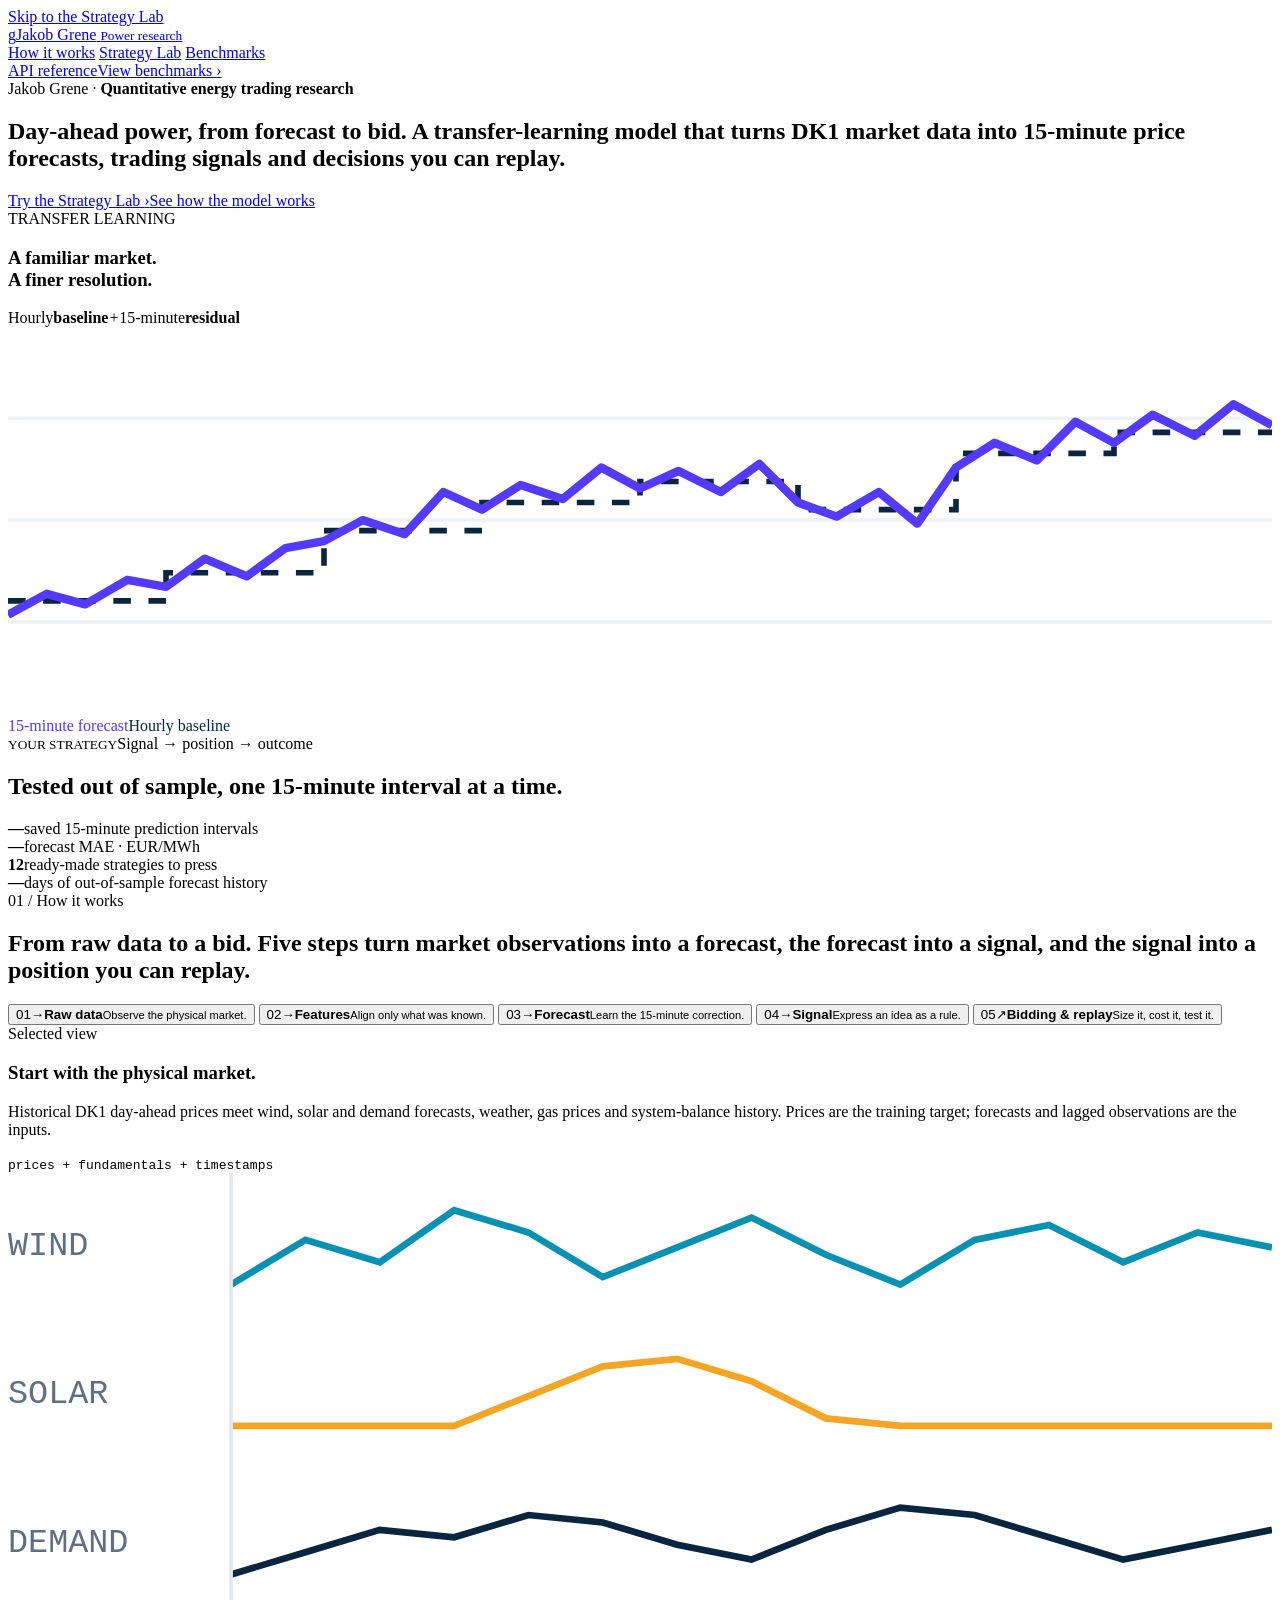
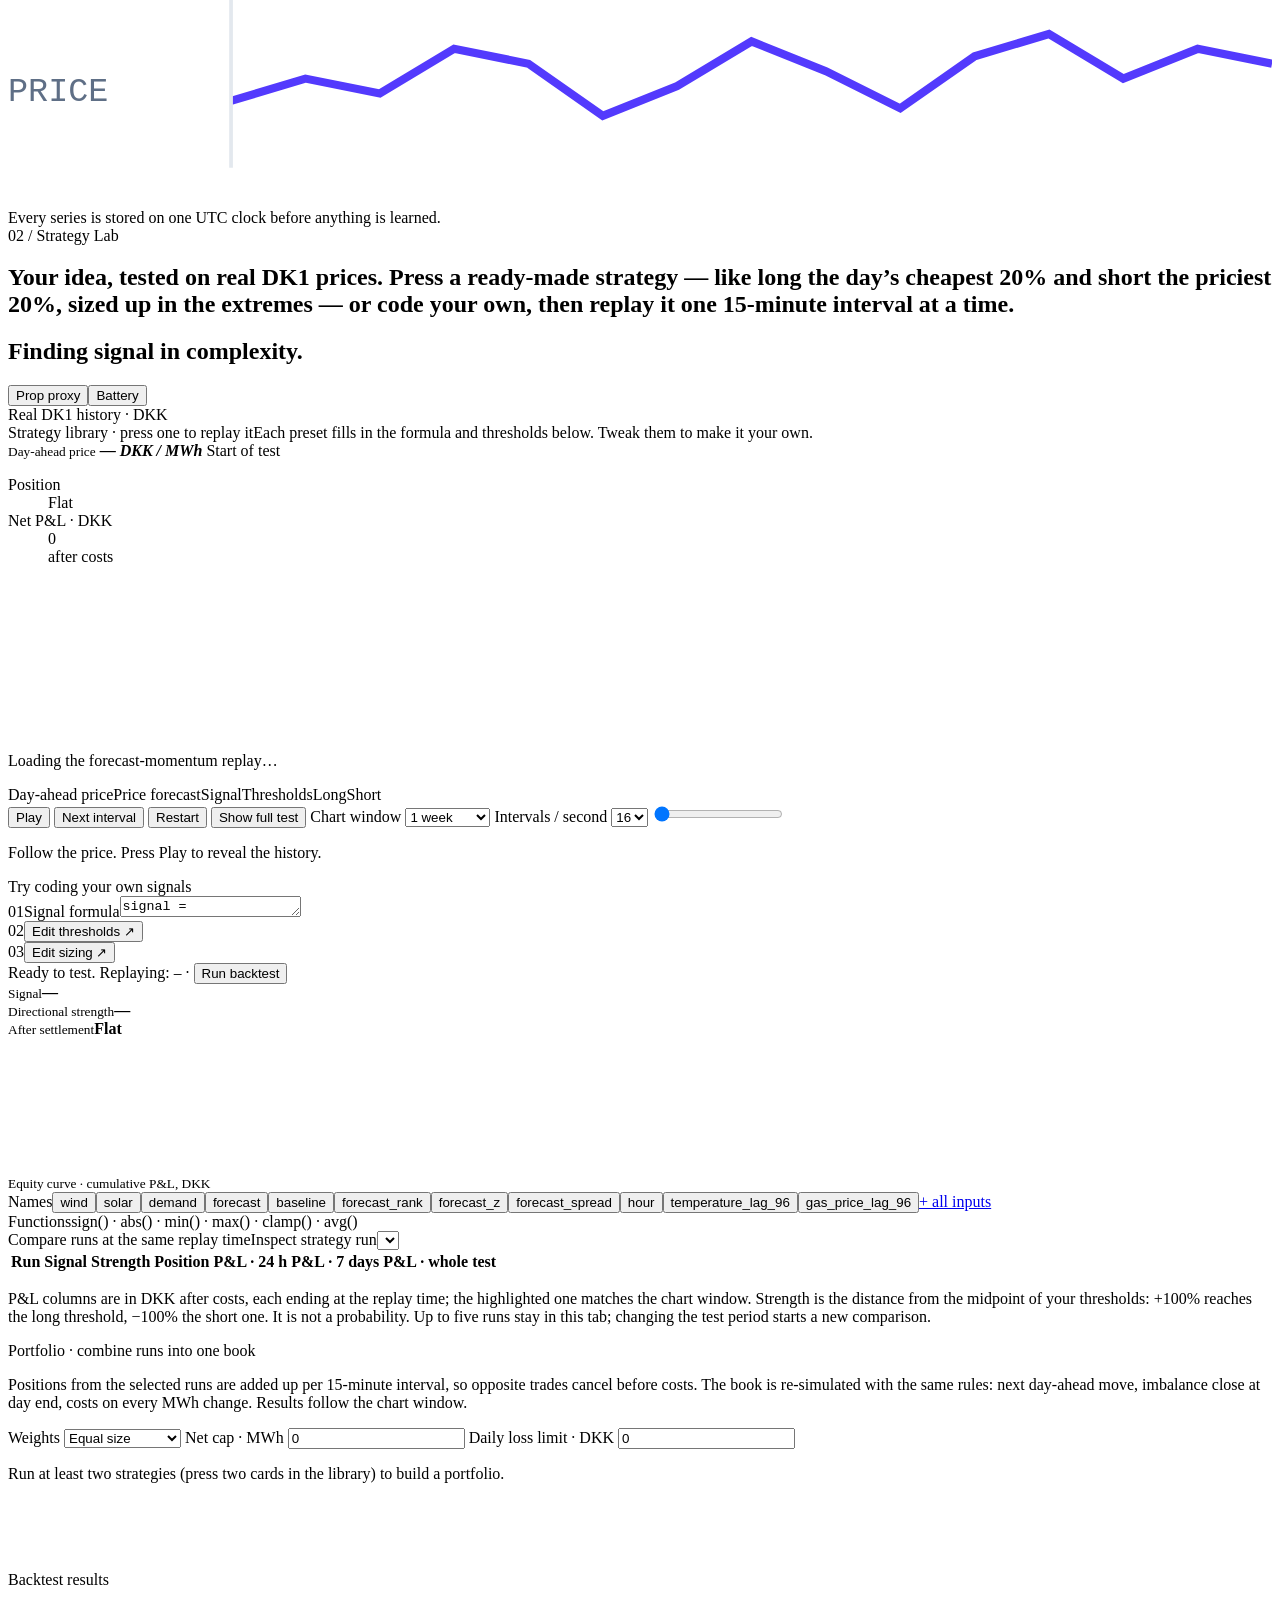
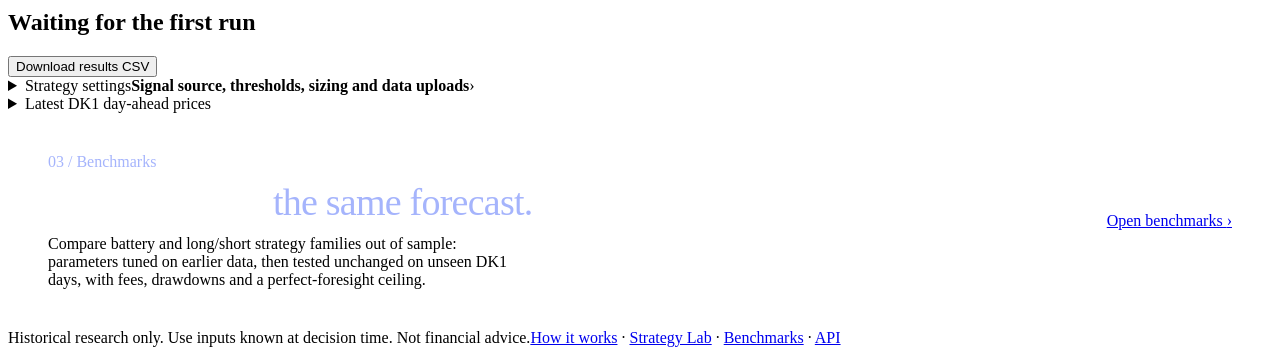
==== public/index.html @ fe059eeb "Open the lab on Forecast momentum; name the run under test in robustness The robustness card shows a" ====
<!doctype html>
<html lang="en">
<head>
  <meta charset="utf-8">
  <meta name="viewport" content="width=device-width, initial-scale=1">
  <title>Power Trading Research</title>
  <meta name="description" content="A transfer-learning model for DK1 day-ahead power prices, from raw market data to signals and replayable bidding decisions.">
  <link rel="stylesheet" href="/site.css">
  <link rel="stylesheet" href="/strategy-lab.css">
  <script src="/analytics.js" defer></script>
  <script src="/replay-math.js" defer></script>
  <script src="/strategy-lab.js" defer></script>
  <style>
    .cta-card{display:flex;align-items:center;justify-content:space-between;gap:28px;flex-wrap:wrap;padding:40px;border-radius:12px;background:var(--navy);color:var(--navy-text);box-shadow:var(--shadow)}
    .cta-card h2{margin:10px 0 0;color:#fff;font-weight:300;font-size:clamp(28px,3.2vw,38px);letter-spacing:-.02em;line-height:1.15}
    .cta-card h2 span{color:#a5b4fc}
    .cta-card p{margin:10px 0 0;color:var(--navy-muted);max-width:60ch}
    .lab-home{padding-bottom:72px}
    @media (max-width:700px){.cta-card{padding:28px 22px}.lab-home .wrap{width:calc(100% - 20px)}}
  </style>
</head>
<body>
<a class="skip-link" href="#lab">Skip to the Strategy Lab</a>
<header class="site-header">
  <div class="wrap">
    <a class="brand" href="/"><span class="brand-mark" aria-hidden="true">g</span><span class="brand-name">Jakob Grene</span> <small>Power research</small></a>
    <nav class="site-nav" aria-label="Site">
      <a href="/#model">How it works</a>
      <a href="/#lab">Strategy Lab</a>
      <a href="/benchmarks.html">Benchmarks</a>
    </nav>
    <div class="header-actions"><a class="btn btn-ghost" href="/api/docs">API reference</a><a class="btn btn-primary" href="/benchmarks.html">View benchmarks <span class="chev" aria-hidden="true">&#8250;</span></a></div>
  </div>
</header>

<main>
  <section class="hero" aria-labelledby="hero-title">
    <div class="hero-guides" aria-hidden="true"></div>
    <div class="ribbon" aria-hidden="true"></div>
    <div class="wrap">
      <div class="hero-copy">
        <span class="eyebrow">Jakob Grene &#183; <b>Quantitative energy trading research</b></span>
        <h1 class="display" id="hero-title">Day-ahead power, from forecast to bid. <span class="soft">A transfer-learning model that turns DK1 market data into 15-minute price forecasts, trading signals and decisions you can replay.</span></h1>
        <div class="hero-actions"><a class="btn btn-primary" href="#lab">Try the Strategy Lab <span class="chev" aria-hidden="true">&#8250;</span></a><a class="btn btn-outline" href="#model">See how the model works</a></div>
      </div>
      <div class="hero-visual">
        <figure class="product-card" style="margin:0" aria-label="The model: an hourly baseline plus a learned 15-minute residual">
          <span class="card-kicker">TRANSFER LEARNING</span>
          <h3>A familiar market.<br>A finer resolution.</h3>
          <div class="equation"><span>Hourly<b>baseline</b></span><i aria-hidden="true">+</i><span>15-minute<b>residual</b></span></div>
          <svg viewBox="0 0 360 110" fill="none" aria-hidden="true">
            <path d="M0 26H360M0 55H360M0 84H360" stroke="#eef1f6"/>
            <path d="M0 78H45V70H90V58H135V50H180V44H225V52H270V36H315V30H360" stroke="#0a2540" stroke-width="1.6" stroke-dasharray="5 5"/>
            <path d="M0 82L11 76L22 79L34 72L45 74L56 66L68 71L79 63L90 61L101 55L113 59L124 47L135 52L146 45L158 49L169 40L180 46L191 41L203 47L214 39L225 50L236 54L248 47L259 56L270 40L281 33L293 38L304 27L315 33L326 25L338 31L349 22L360 28" stroke="#533afd" stroke-width="2.4" stroke-linejoin="round"/>
          </svg>
          <div class="caption"><span class="legend-line" style="color:#533afd">15-minute forecast</span><span class="legend-line dashed" style="color:#0a2540">Hourly baseline</span></div>
          <div class="decision-chip"><span class="live-dot" aria-hidden="true"></span><span><small>YOUR STRATEGY</small>Signal &#8594; position &#8594; outcome</span></div>
        </figure>
      </div>
    </div>
  </section>

  <section class="band" aria-labelledby="band-title">
    <div class="wrap">
      <h2 id="band-title">Tested out of sample, one 15-minute interval at a time.</h2>
      <div class="band-stats">
        <div><strong id="statIntervals">&#8212;</strong><span>saved 15-minute prediction intervals</span></div>
        <div><strong id="statMae">&#8212;</strong><span id="statMaeLabel">forecast MAE &#183; EUR/MWh</span></div>
        <div><strong id="statStrategies">12</strong><span>ready-made strategies to press</span></div>
        <div><strong id="statDays">&#8212;</strong><span id="statDaysLabel">days of out-of-sample forecast history</span></div>
      </div>
    </div>
  </section>

  <section class="section" id="model" aria-labelledby="model-title">
    <div class="wrap">
      <div class="section-head">
        <span class="kicker">01 / How it works</span>
        <div><h2 class="display" id="model-title">From raw data to a bid. <span class="soft">Five steps turn market observations into a forecast, the forecast into a signal, and the signal into a position you can replay.</span></h2></div>
      </div>
      <div class="steps" role="tablist" aria-label="Model stages">
        <button type="button" role="tab" id="tab-data" aria-selected="true" aria-controls="stage-data"><span class="num">01</span><span class="arrow" aria-hidden="true">&#8594;</span><b>Raw data</b><small>Observe the physical market.</small></button>
        <button type="button" role="tab" id="tab-features" aria-selected="false" aria-controls="stage-features" tabindex="-1"><span class="num">02</span><span class="arrow" aria-hidden="true">&#8594;</span><b>Features</b><small>Align only what was known.</small></button>
        <button type="button" role="tab" id="tab-forecast" aria-selected="false" aria-controls="stage-forecast" tabindex="-1"><span class="num">03</span><span class="arrow" aria-hidden="true">&#8594;</span><b>Forecast</b><small>Learn the 15-minute correction.</small></button>
        <button type="button" role="tab" id="tab-signal" aria-selected="false" aria-controls="stage-signal" tabindex="-1"><span class="num">04</span><span class="arrow" aria-hidden="true">&#8594;</span><b>Signal</b><small>Express an idea as a rule.</small></button>
        <button type="button" role="tab" id="tab-bidding" aria-selected="false" aria-controls="stage-bidding" tabindex="-1"><span class="num">05</span><span class="arrow" aria-hidden="true">&#8599;</span><b>Bidding &amp; replay</b><small>Size it, cost it, test it.</small></button>
      </div>

      <div class="step-view" id="stage-data" role="tabpanel" aria-labelledby="tab-data">
        <span class="kicker">Selected view</span>
        <div><h3>Start with the physical market.</h3><p>Historical DK1 day-ahead prices meet wind, solar and demand forecasts, weather, gas prices and system-balance history. Prices are the training target; forecasts and lagged observations are the inputs.</p><code>prices + fundamentals + timestamps</code></div>
        <figure class="step-art" style="margin:0"><svg viewBox="0 0 340 170" fill="none" aria-hidden="true" font-family="ui-monospace,Consolas,monospace" font-size="9" fill-opacity="1">
          <g fill="#5f6f86"><text x="0" y="22">WIND</text><text x="0" y="62">SOLAR</text><text x="0" y="102">DEMAND</text><text x="0" y="142">PRICE</text></g>
          <path d="M60 30L80 18L100 24L120 10L140 16L160 28L180 20L200 12L220 22L240 30L260 18L280 14L300 24L320 16L340 20" stroke="#0891b2" stroke-width="1.8"/>
          <path d="M60 68L120 68L140 60L160 52L180 50L200 56L220 66L240 68L340 68" stroke="#f5a524" stroke-width="1.8"/>
          <path d="M60 108L80 102L100 96L120 98L140 92L160 94L180 100L200 104L220 96L240 90L260 92L280 98L300 104L320 100L340 96" stroke="#0a2540" stroke-width="1.8"/>
          <path d="M60 142L80 136L100 140L120 128L140 132L160 146L180 138L200 126L220 134L240 144L260 130L280 124L300 136L320 128L340 132" stroke="#533afd" stroke-width="2.2"/>
          <path d="M60 0V160" stroke="#e3e8ee"/>
        </svg><figcaption>Every series is stored on one UTC clock before anything is learned.</figcaption></figure>
      </div>

      <div class="step-view" id="stage-features" role="tabpanel" aria-labelledby="tab-features" hidden>
        <span class="kicker">Selected view</span>
        <div><h3>Make every interval comparable.</h3><p>Align the data in UTC, check coverage, and build calendar and lagged features. At 15-minute resolution, lags of 96, 192 and 672 are one, two and seven days. Each row uses only information available before the decision.</p><code>raw observations &#8594; aligned feature matrix</code></div>
        <figure class="step-art" style="margin:0"><svg viewBox="0 0 340 170" fill="none" aria-hidden="true" font-family="ui-monospace,Consolas,monospace" font-size="9">
          <g fill="#5f6f86"><text x="70" y="14">t</text><text x="122" y="14">lag 96</text><text x="188" y="14">lag 192</text><text x="258" y="14">lag 672</text><text x="0" y="40">wind</text><text x="0" y="72">temp</text><text x="0" y="104">gas</text><text x="0" y="136">hour</text></g>
          <g stroke="#e3e8ee" fill="#f6f9fc"><rect x="56" y="24" width="56" height="26" rx="3"/><rect x="120" y="24" width="60" height="26" rx="3"/><rect x="188" y="24" width="60" height="26" rx="3"/><rect x="256" y="24" width="60" height="26" rx="3"/><rect x="56" y="56" width="56" height="26" rx="3"/><rect x="188" y="56" width="60" height="26" rx="3"/><rect x="256" y="56" width="60" height="26" rx="3"/><rect x="56" y="88" width="56" height="26" rx="3"/><rect x="188" y="88" width="60" height="26" rx="3"/><rect x="256" y="88" width="60" height="26" rx="3"/><rect x="56" y="120" width="56" height="26" rx="3"/><rect x="120" y="120" width="60" height="26" rx="3"/><rect x="188" y="120" width="60" height="26" rx="3"/><rect x="256" y="120" width="60" height="26" rx="3"/></g>
          <g stroke="#533afd" fill="#f1efff"><rect x="120" y="56" width="60" height="26" rx="3"/><rect x="120" y="88" width="60" height="26" rx="3"/></g>
          <path d="M56 158H316" stroke="#cf2e5b" stroke-dasharray="3 3"/><text x="56" y="168" fill="#cf2e5b">nothing from after the decision enters a row</text>
        </svg><figcaption>Highlighted: day-old weather and gas, known before the auction.</figcaption></figure>
      </div>

      <div class="step-view" id="stage-forecast" role="tabpanel" aria-labelledby="tab-forecast" hidden>
        <span class="kicker">Selected view</span>
        <div><h3>Transfer knowledge from hours to quarters.</h3><p>An ensemble trained on years of hourly data gives each quarter-hour an hourly baseline. A residual ensemble learns the 15-minute correction on top. A direct 15-minute model is kept as a benchmark, and every evaluation uses chronological splits.</p><code>15-minute forecast = hourly baseline + residual</code></div>
        <figure class="step-art" style="margin:0"><svg viewBox="0 0 340 170" fill="none" aria-hidden="true">
          <path d="M0 40H340M0 85H340M0 130H340" stroke="#eef1f6"/>
          <path d="M0 120H56V108H112V88H168V76H224V92H280V62H340" stroke="#0a2540" stroke-width="1.6" stroke-dasharray="5 5"/>
          <g fill="#533afd" fill-opacity=".14"><rect x="14" y="112" width="10" height="8"/><rect x="42" y="120" width="10" height="6"/><rect x="70" y="100" width="10" height="8"/><rect x="98" y="108" width="10" height="7"/><rect x="126" y="80" width="10" height="8"/><rect x="154" y="88" width="10" height="9"/><rect x="182" y="68" width="10" height="8"/><rect x="210" y="76" width="10" height="10"/><rect x="238" y="92" width="10" height="9"/><rect x="266" y="92" width="10" height="7"/><rect x="294" y="52" width="10" height="10"/><rect x="322" y="62" width="10" height="8"/></g>
          <path d="M0 124L19 112L33 118L47 126L61 114L75 100L89 104L103 115L117 96L131 80L145 84L159 97L173 82L187 68L201 72L215 86L229 94L243 101L257 98L271 92L285 70L299 52L313 58L327 70L340 64" stroke="#533afd" stroke-width="2.4" stroke-linejoin="round"/>
        </svg><figcaption>Dashed: hourly baseline. Solid: 15-minute forecast. Shaded: the learned residual.</figcaption></figure>
      </div>

      <div class="step-view" id="stage-signal" role="tabpanel" aria-labelledby="tab-signal" hidden>
        <span class="kicker">Selected view</span>
        <div><h3>A forecast becomes a rule you can test.</h3><p>Use the price forecast, its spread to the hourly baseline, or your own formula. Residual demand combines demand, wind and solar forecasts. Thresholds turn the signal into long, short or flat.</p><code>signal = demand - wind - solar</code></div>
        <figure class="step-art" style="margin:0"><svg viewBox="0 0 340 170" fill="none" aria-hidden="true" font-family="ui-monospace,Consolas,monospace" font-size="9">
          <rect x="96" y="10" width="64" height="150" fill="#0b8a5e" fill-opacity=".08"/><rect x="232" y="10" width="56" height="150" fill="#cf2e5b" fill-opacity=".08"/>
          <path d="M0 48H340M0 122H340" stroke="#8193bf" stroke-dasharray="4 4"/>
          <text x="2" y="42" fill="#5f6f86">+500 long</text><text x="2" y="136" fill="#5f6f86">&#8722;500 short</text>
          <path d="M0 96L20 86L40 92L60 74L80 62L100 44L120 36L140 30L160 46L180 70L200 92L220 110L240 128L260 136L280 130L300 112L320 96L340 84" stroke="#f5a524" stroke-width="2.4" stroke-linejoin="round"/>
        </svg><figcaption>Green: signal above the long threshold. Red: below the short threshold.</figcaption></figure>
      </div>

      <div class="step-view" id="stage-bidding" role="tabpanel" aria-labelledby="tab-bidding" hidden>
        <span class="kicker">Selected view</span>
        <div><h3>Size the position. Account for the outcome.</h3><p>Thresholds request a position; size, costs and loss limits shape the modeled execution. The Prop proxy settles on the next observed day-ahead move and closes any open position at the daily imbalance price. The lab simulates decisions &#8212; it never submits exchange bids.</p><code>signal &#8594; requested position &#8594; costs &amp; settlement</code><p style="margin-top:18px"><a class="btn btn-primary" href="#lab">Try it in the Strategy Lab <span class="chev" aria-hidden="true">&#8250;</span></a></p></div>
        <figure class="step-art" style="margin:0"><svg viewBox="0 0 340 170" fill="none" aria-hidden="true">
          <path d="M0 110H340" stroke="#e3e8ee"/>
          <g fill="#0b8a5e" fill-opacity=".75"><rect x="96" y="92" width="14" height="18" rx="2"/><rect x="114" y="92" width="14" height="18" rx="2"/><rect x="132" y="92" width="14" height="18" rx="2"/><rect x="150" y="92" width="14" height="18" rx="2"/></g>
          <g fill="#cf2e5b" fill-opacity=".75"><rect x="232" y="110" width="14" height="18" rx="2"/><rect x="250" y="110" width="14" height="18" rx="2"/><rect x="268" y="110" width="14" height="18" rx="2"/></g>
          <path d="M0 70L96 70L112 64L128 60L146 52L164 48L232 48L248 40L266 42L284 34L340 34" stroke="#533afd" stroke-width="2.4" stroke-linejoin="round"/>
          <text x="2" y="62" fill="#5f6f86" font-family="ui-monospace,Consolas,monospace" font-size="9">cumulative P&amp;L after costs</text>
          <text x="96" y="150" fill="#0b8a5e" font-family="ui-monospace,Consolas,monospace" font-size="9">long</text><text x="232" y="150" fill="#cf2e5b" font-family="ui-monospace,Consolas,monospace" font-size="9">short</text>
        </svg><figcaption>Positions only change the P&amp;L line when they are held.</figcaption></figure>
      </div>
    </div>
  </section>

  <form id="labForm">
  <section class="section lab-home" id="lab" aria-labelledby="lab-title">
    <div class="wrap">
      <div class="section-head">
        <span class="kicker">02 / Strategy Lab</span>
        <div><h2 class="display" id="lab-title">Your idea, tested on real DK1 prices. <span class="soft">Press a ready-made strategy &#8212; like long the day&#8217;s cheapest 20% and short the priciest 20%, sized up in the extremes &#8212; or code your own, then replay it one 15-minute interval at a time.</span></h2></div>
      </div>
      <div class="signal-lab" id="replayWorkspace">
        <div class="sl-head">
          <h2>Finding signal <span>in complexity.</span></h2>
          <div class="sl-head-tools"><div class="setup-toggle" role="group" aria-label="Trading setup"><button type="button" data-setup="prop" aria-pressed="true">Prop proxy</button><button type="button" data-setup="battery" aria-pressed="false">Battery</button></div><span class="sl-tag"><i class="live-dot" aria-hidden="true"></i>Real DK1 history &#183; DKK</span></div>
        </div>

        <div class="sl-library" aria-labelledby="libraryTitle">
          <div class="sl-library-head"><span class="sl-label" id="libraryTitle">Strategy library &#183; press one to replay it</span><span class="sl-library-note">Each preset fills in the formula and thresholds below. Tweak them to make it your own.</span></div>
          <div class="strategy-grid" id="strategyLibrary"></div>
        </div>

        <div class="factor-grid" id="factorGrid" aria-label="Saved model inputs at the replay time"></div>

        <div class="sl-price">
          <div>
            <small>Day-ahead price</small>
            <strong><span id="replayPrice">&#8212;</span> <em>DKK / MWh</em></strong>
            <span class="sl-time" id="replayTime">Start of test</span>
          </div>
          <dl>
            <div><dt id="replayPositionLabel">Position</dt><dd id="replayPosition">Flat</dd><dd class="sub" id="replayExposure"></dd></div>
            <div><dt>Net P&amp;L &#183; DKK</dt><dd id="replayNetCashflow">0</dd><dd class="sub">after costs</dd></div>
          </dl>
        </div>

        <div class="sl-chart">
          <canvas id="signalCanvas" role="img" aria-label="Historical day-ahead price and custom signal, with shaded long and short position intervals"></canvas>
          <p id="replayLaunchStatus" class="sl-overlay" role="status">Loading the forecast-momentum replay&#8230;</p>
        </div>
        <div class="sl-legend" aria-hidden="true"><span class="lg-price">Day-ahead price</span><span class="lg-forecast">Price forecast</span><span class="lg-signal">Signal</span><span class="lg-threshold">Thresholds</span><span class="lg-long">Long</span><span class="lg-short">Short</span></div>

        <div class="replay-controls">
          <button type="button" class="sl-btn sl-btn-primary" id="replayPlay">Play</button>
          <button type="button" class="sl-btn" id="replayStep">Next interval</button>
          <button type="button" class="sl-btn" id="replayReset">Restart</button>
          <button type="button" class="sl-btn" id="replayEnd">Show full test</button>
          <label class="sl-speed" for="chartWindow">Chart window <select id="chartWindow"><option value="96">1 day</option><option value="672" selected>1 week</option><option value="all">Whole test</option></select></label>
          <label class="sl-speed sl-speed-rate" for="replaySpeed">Intervals / second <select id="replaySpeed"><option>1</option><option>4</option><option selected>16</option><option>96</option></select></label>
          <input id="replayCursor" type="range" min="0" max="1" value="0" step="1" aria-label="Replay position">
        </div>
        <p id="signalChartStatus" class="sl-caption">Follow the price. Press Play to reveal the history.</p>

        <div class="sl-code">
          <div id="labFormulaFields">
            <div class="sl-code-head">
              <span class="sl-label">Try coding your own signals</span>
            </div>
            <div class="code-line"><span class="ln" aria-hidden="true">01</span><label class="visually-hidden" for="labFormula">Signal formula</label><textarea id="labFormula" maxlength="500" rows="1" spellcheck="false" required>signal = forecast_rank</textarea></div>
          </div>
          <p class="code-line source-note" id="labSourceNote" hidden></p>
          <div class="code-line"><span class="ln" aria-hidden="true">02</span><code class="rule-code" id="labRuleSummary"></code><button type="button" class="code-link" id="editSignal">Edit thresholds &#8599;</button></div>
          <div class="code-line"><span class="ln" aria-hidden="true">03</span><code class="rule-code" id="labSizeSummary"></code><button type="button" class="code-link" id="editSizing">Edit sizing &#8599;</button></div>
          <div class="code-foot">
            <span><span id="labStatus" role="status" aria-live="polite">Ready to test.</span> <span class="sl-replaying">Replaying: <code id="activeFormula">&#8212;</code> &#183; <span id="activeRule"></span></span></span>
            <button type="submit" class="sl-btn sl-btn-primary" id="labRun">Run backtest</button>
          </div>
        </div>

        <div class="sl-stats">
          <div><small>Signal</small><strong id="replaySignal">&#8212;</strong></div>
          <div><small>Directional strength</small><strong id="replayStrength">&#8212;</strong></div>
          <div><small id="replayAfterLabel">After settlement</small><strong id="replayAfter">Flat</strong></div>
          <div class="sl-equity"><small>Equity curve &#183; cumulative P&amp;L, DKK</small><canvas id="labChart" role="img" aria-label="Cumulative net cashflow for each strategy run through the replay time"></canvas></div>
        </div>

        <div class="sl-names">
          <div><span class="sl-label">Names</span><span class="name-list"><button type="button" data-variable="wind">wind</button><button type="button" data-variable="solar">solar</button><button type="button" data-variable="demand">demand</button><button type="button" data-variable="forecast">forecast</button><button type="button" data-variable="baseline">baseline</button><button type="button" data-variable="forecast_rank">forecast_rank</button><button type="button" data-variable="forecast_z">forecast_z</button><button type="button" data-variable="forecast_spread">forecast_spread</button><button type="button" data-variable="hour">hour</button><button type="button" data-variable="temperature_lag_96">temperature_lag_96</button><button type="button" data-variable="gas_price_lag_96">gas_price_lag_96</button><a href="#strategyEditor" class="name-more">+ all inputs</a></span></div>
          <div><span class="sl-label">Functions</span><span class="name-list mono">sign() &#183; abs() &#183; min() &#183; max() &#183; clamp() &#183; avg()</span></div>
        </div>

        <div class="sl-runs">
          <div class="sl-runs-head"><span class="sl-label">Compare runs at the same replay time</span><label class="visually-hidden" for="replayRun">Inspect strategy run</label><select id="replayRun"></select></div>
          <div class="table-wrap"><table id="replayRunsTable"><thead><tr><th>Run</th><th>Signal</th><th>Strength</th><th>Position</th><th data-window="96">P&amp;L &#183; 24 h</th><th data-window="672">P&amp;L &#183; 7 days</th><th data-window="all">P&amp;L &#183; whole test</th></tr></thead><tbody id="replayComparisons"></tbody></table></div>
          <p class="sl-note">P&amp;L columns are in DKK after costs, each ending at the replay time; the highlighted one matches the chart window. Strength is the distance from the midpoint of your thresholds: +100% reaches the long threshold, &#8722;100% the short one. It is not a probability. Up to five runs stay in this tab; changing the test period starts a new comparison.</p>
        </div>

        <div class="sl-portfolio" id="portfolio" aria-labelledby="pfTitle">
          <div class="sl-portfolio-head">
            <div><span class="sl-label" id="pfTitle">Portfolio &#183; combine runs into one book</span><p class="sl-note" id="pfIntro">Positions from the selected runs are added up per 15-minute interval, so opposite trades cancel before costs. The book is re-simulated with the same rules: next day-ahead move, imbalance close at day end, costs on every MWh change. Results follow the chart window.</p></div>
            <div class="pf-controls">
              <label class="sl-speed" for="pfWeighting">Weights <select id="pfWeighting"><option value="equal">Equal size</option><option value="inverse_vol">Inverse volatility</option><option value="manual">Manual</option></select></label>
              <label class="sl-speed" for="pfCap"><span id="pfCapLabel">Net cap &#183; MWh</span> <input id="pfCap" type="number" min="0" step="any" value="0"></label>
              <label class="sl-speed" for="pfLoss">Daily loss limit &#183; DKK <input id="pfLoss" type="number" min="0" step="any" value="0"></label>
            </div>
          </div>
          <p class="pf-fill" id="pfFillStatus" role="status" aria-live="polite" hidden></p>
          <p class="pf-empty" id="pfEmpty">Run at least two strategies (press two cards in the library) to build a portfolio.</p>
          <div id="pfBody" hidden>
            <div class="table-wrap"><table id="pfWeights"><thead><tr><th>Strategy &#183; pick to replace</th><th>In book</th><th>Weight &#215;</th><th>Hourly P&amp;L &#963; &#183; DKK</th><th>Stand-alone P&amp;L &#183; window</th></tr></thead><tbody id="pfWeightRows"></tbody></table></div>
            <div class="pf-stats">
              <div><small>Portfolio P&amp;L &#183; window</small><strong id="pfPnl">&#8212;</strong><span id="pfPnlNote"></span></div>
              <div><small>Sum of stand-alone runs</small><strong id="pfStandalone">&#8212;</strong><span>same weights, traded separately</span></div>
              <div><small id="pfSavedLabel">Costs saved by netting</small><strong id="pfSaved">&#8212;</strong><span id="pfTurnover"></span></div>
              <div><small>Max drawdown &#183; window</small><strong id="pfDrawdown">&#8212;</strong><span>portfolio, after costs</span></div>
              <div><small id="pfExposureLabel">Net exposure &#183; avg / max</small><strong id="pfExposure">&#8212;</strong><span id="pfLimits"></span></div>
              <div><small>Diversification ratio</small><strong id="pfDiversification">&#8212;</strong><span>&#931; weighted &#963; &#247; portfolio &#963; &#183; &gt;1 = diversified</span></div>
            </div>
            <div class="pf-chart"><div class="pf-chart-head"><span class="sl-label">Cumulative P&amp;L &#183; DKK</span><span class="pf-legend"><i class="pf-l-book"></i>Netted book <i class="pf-l-sum"></i>Sum of stand-alone <i class="pf-l-exp"></i>Net exposure</span></div><canvas id="portfolioCanvas" role="img" aria-label="Cumulative portfolio P&amp;L against the sum of stand-alone runs, with net exposure bars"></canvas></div>
            <div class="pf-corr"><span class="sl-label">Hourly P&amp;L correlation &#183; whole test</span><div class="table-wrap"><table id="pfCorr"></table></div></div>
            <div class="pf-robust" aria-labelledby="pfRobustTitle">
              <span class="sl-label" id="pfRobustTitle">Book robustness &#183; updates as you change the book</span>
              <p class="pf-robust-status" id="pfRobustStatus" role="status" aria-live="polite">Include at least two runs to test the book.</p>
              <div class="table-wrap"><table><thead><tr><th>Period</th><th>Days</th><th>Book P&amp;L &#183; DKK</th><th>Per day</th><th>Win rate</th><th>Max drawdown</th></tr></thead><tbody id="pfRobustPeriods"></tbody></table></div>
              <div class="table-wrap"><table><thead><tr><th>Test &#183; book, test period</th><th>Evidence</th><th>p-value</th></tr></thead><tbody id="pfRobustSig"></tbody></table></div>
              <p class="rb-verdict pf-robust-verdict" id="pfRobustVerdict"></p>
            </div>
            <p class="sl-note" id="pfNotes"></p>
          </div>
        </div>
      </div>
    </div>
  </section>

  <section class="section results-section" aria-label="Custom backtest results">
    <div class="wrap">
      <div class="result-heading"><div><span class="kicker">Backtest results</span><h2 class="display" id="labResultTitle">Waiting for the first run</h2><p id="labPeriod"></p><p class="window-note" id="labWindow"></p></div><button type="button" class="btn btn-outline" id="labExport">Download results CSV</button></div>
      <div id="labResults" hidden>
        <div class="metrics"><article><span>Net cashflow &#183; DKK</span><strong id="labPnl">&#8212;</strong><small id="labPnlNote">Through replay time, after costs</small></article><article><span>Maximum drawdown &#183; DKK</span><strong id="labDrawdown">&#8212;</strong><small id="labDrawdownNote">Through replay time</small></article><article><span>Active intervals</span><strong id="labActive">&#8212;</strong><small id="labWarmup"></small></article><article><span id="labLastLabel">Final stored energy &#183; MWh</span><strong id="labLast">&#8212;</strong><small id="labLastNote"></small></article></div>
        <div class="metrics metrics-risk" aria-label="Risk and execution metrics">
          <article><span>Win rate</span><strong id="rkWin">&#8212;</strong><small>Active intervals with positive P&amp;L</small></article>
          <article><span>Profit factor</span><strong id="rkPf">&#8212;</strong><small>Gross gains &#247; gross losses</small></article>
          <article><span>Sharpe &#183; annualised</span><strong id="rkSharpe">&#8212;</strong><small id="rkSharpeNote">From daily P&amp;L</small></article>
          <article><span>VaR / ES 95% &#183; hourly &#183; DKK</span><strong id="rkVar">&#8212;</strong><small>Historical loss in a bad hour / average beyond it</small></article>
          <article><span>Break-even cost &#183; DKK/MWh</span><strong id="rkBreakeven">&#8212;</strong><small id="rkBreakevenNote">Trading cost at which the edge disappears</small></article>
          <article><span>MWh traded</span><strong id="rkTurnover">&#8212;</strong><small id="rkCostNote"></small></article>
        </div>
        <article class="card robustness" id="robustness" aria-labelledby="rbTitle">
          <div class="card-head"><h3 id="rbTitle">Robustness checks</h3><p>Is the edge real, or tuned to these days? Runs automatically after each backtest.</p></div>
          <div class="rb-subject" id="rbSubject" hidden>
            <span class="rb-swatch" id="rbSwatch" aria-hidden="true"></span>
            <div><small>Testing</small><strong id="rbSubjectName"></strong><code id="rbSubjectRule"></code><span id="rbSubjectMeta"></span></div>
          </div>
          <p class="rb-status" id="rbStatus" role="status">Waiting for a backtest.</p>
          <div class="rb-grid" id="rbBody" hidden>
            <div class="rb-oos">
              <h4>Out of sample &#183; same rule, earlier period</h4>
              <div class="table-wrap"><table><thead><tr><th>Period</th><th>Days</th><th>P&amp;L &#183; DKK</th><th>Per day</th><th>Win rate</th><th>Max drawdown</th></tr></thead><tbody id="rbPeriods"></tbody></table></div>
              <p class="rb-verdict" id="rbVerdict"></p>
            </div>
            <div class="rb-sens">
              <h4>Threshold sensitivity &#183; P&amp;L, DKK</h4>
              <div class="table-wrap"><table id="rbHeatmap"></table></div>
              <p class="rb-verdict" id="rbPlateau"></p>
              <p class="rb-note">Rows: lower threshold &#183; columns: upper threshold &#183; outlined: your rule. A robust edge shows a plateau of similar values around your rule, not a lone peak.</p>
            </div>
          </div>
          <div class="rb-sig" id="rbSigBlock" hidden>
            <h4>Significance &#183; could this P&amp;L be chance?</h4>
            <div class="table-wrap"><table><thead><tr><th>Test</th><th>Null hypothesis</th><th>Evidence</th><th>p-value</th></tr></thead><tbody id="rbSig"></tbody></table></div>
            <p class="rb-verdict" id="rbSigVerdict"></p>
            <p class="rb-note">One-sided p-values on the backtest&#8217;s test period, complete days only. Daily P&amp;L is the honest unit: 15-minute P&amp;L is autocorrelated, so testing intervals would overstate significance. Permutation tests keep the strategy&#8217;s exact positions and only break their link to prices (2,000 draws, gross of costs).</p>
          </div>
        </article>
        <article class="card log"><div class="card-head"><h3>Signal &amp; execution log</h3><p><span id="labLogCount"></span> <span class="positive">Long</span> / <span class="negative">Short</span>. Other intervals are collapsed below.</p></div><div class="table-wrap"><table><thead><tr><th>Time &#183; UTC</th><th>Signal</th><th>Requested</th><th>Executed</th><th>Cashflow &#183; DKK</th><th>Cumulative &#183; DKK</th></tr></thead><tbody id="labRows"></tbody></table></div><p id="labNoTrades" hidden>No executed positions through this replay time.</p><details id="labOtherIntervals" class="help-details"><summary id="labOtherCount">Other intervals</summary><div class="table-wrap"><table><thead><tr><th>Time &#183; UTC</th><th>Signal</th><th>Requested</th><th>Executed</th><th>Cashflow &#183; DKK</th><th>Cumulative &#183; DKK</th></tr></thead><tbody id="labOtherRows"></tbody></table></div></details></article>
      </div>
    </div>
  </section>

  <section class="section soft" aria-label="Strategy settings">
    <div class="wrap">
      <details class="strategy-editor" id="strategyEditor"><summary><span><span class="kicker">Strategy settings</span><b>Signal source, thresholds, sizing and data uploads</b></span><span class="chev" aria-hidden="true">&#8250;</span></summary>
        <div class="lab-columns">
          <section class="card"><h3><span>01</span> Define the signal</h3>
            <label for="labName">Strategy name</label><input id="labName" maxlength="80" value="Forecast momentum" required>
            <label for="labSignal">Signal source</label><select id="labSignal"><option value="formula">Write a formula</option><option value="baseline_spread">Forecast minus hourly baseline</option><option value="forecast">Forecast price</option><option value="forecast_change">Forecast change over prior intervals</option><option value="csv">My signal &#183; CSV upload</option></select>
            <div id="labFormulaExtras">
              <p><strong>Upload required:</strong> <code>outages</code> in MW. Missing data is never assumed to be zero.</p>
              <section class="feature-guide" aria-label="Available feature types">
                <h4>Features you can use</h4>
                <dl>
                  <dt>Power forecasts</dt><dd><code>wind</code>, <code>solar</code>, <code>demand</code> (or <code>load_fc</code>) in MW.</dd>
                  <dt>Price forecasts</dt><dd><code>forecast</code>, <code>baseline</code> in DKK/MWh.</dd>
                  <dt>Daily forecast shape</dt><dd><code>forecast_rank</code> (0 = the delivery day&#8217;s cheapest forecast interval, 100 = its priciest), <code>forecast_z</code> (standard deviations from the day&#8217;s mean), <code>forecast_spread</code> (day&#8217;s max &#8722; min, DKK/MWh) and <code>hour</code> (Copenhagen time, 0&#8211;23.75). The full next-day curve is known before the day-ahead auction.</dd>
                  <dt>Weather history</dt><dd><code>temperature_lag_*</code>, <code>humidity_lag_*</code>, <code>weather_wind_speed_lag_*</code>.</dd>
                  <dt>Gas price history</dt><dd><code>gas_price_lag_*</code>, plus the daily change and seven-day mean listed below.</dd>
                  <dt>System balance history</dt><dd><code>system_balance_MWh_known_lag96</code> in MWh.</dd>
                </dl>
                <p>Replace <code>*</code> with <code>96</code>, <code>192</code> or <code>672</code> for 1, 2 or 7 days earlier. Historical features keep their source units and existing lags.</p>
              </section>
              <details class="feature-catalog"><summary>Saved model features (16) &#183; click to insert</summary><p>Names are exact. Values keep their source units and existing lags; they are not normalized or shifted again.</p><div class="feature-list"><button type="button" data-variable="system_balance_MWh_known_lag96">system_balance_MWh_known_lag96</button><button type="button" data-variable="temperature_lag_96">temperature_lag_96</button><button type="button" data-variable="temperature_lag_192">temperature_lag_192</button><button type="button" data-variable="temperature_lag_672">temperature_lag_672</button><button type="button" data-variable="humidity_lag_96">humidity_lag_96</button><button type="button" data-variable="humidity_lag_192">humidity_lag_192</button><button type="button" data-variable="humidity_lag_672">humidity_lag_672</button><button type="button" data-variable="weather_wind_speed_lag_96">weather_wind_speed_lag_96</button><button type="button" data-variable="weather_wind_speed_lag_192">weather_wind_speed_lag_192</button><button type="button" data-variable="weather_wind_speed_lag_672">weather_wind_speed_lag_672</button><button type="button" data-variable="gas_price_lag_96">gas_price_lag_96</button><button type="button" data-variable="gas_price_lag_192">gas_price_lag_192</button><button type="button" data-variable="gas_price_lag_672">gas_price_lag_672</button><button type="button" data-variable="gas_price_change_1d_known_lag96">gas_price_change_1d_known_lag96</button><button type="button" data-variable="gas_price_roll_mean_7d_known_lag96">gas_price_roll_mean_7d_known_lag96</button><button type="button" data-variable="load_fc">load_fc</button></div></details>
              <details class="help-details"><summary>Formula syntax</summary><p>Use + &#8722; * / and parentheses. Functions: <code>abs(x)</code>, <code>sign(x)</code>, <code>min(x,y)</code>, <code>max(x,y)</code>, <code>avg(x,y)</code>, <code>clamp(x,low,high)</code>. Thresholds use the formula&#8217;s output units; inputs are not normalized.</p></details>
              <details class="help-details"><summary>Upload optional data</summary><label for="labFundamentals">Fundamentals CSV &#183; optional</label><input id="labFundamentals" type="file" accept=".csv,text/csv">
              <p><code>HourUTC,outages</code>; optionally add <code>demand,wind,solar</code> to replace the saved forecasts. Use forecasts or outage information known before each decision.</p>
              <button type="button" class="btn btn-outline" id="labFundamentalTemplate">Download fundamentals template</button><p id="labFundamentalStatus" role="status">Using saved wind, solar, demand and lagged model features. Only outages need an upload.</p></details>
            </div>
            <div id="labForecastFields"><label for="labForecast">Forecast model</label><select id="labForecast"><option value="Prediction">Walk-forward champion (gated)</option><option value="Direct_15min_Prediction">Direct 15-minute ensemble</option><option value="Transfer_Residual_Prediction">Transfer residual ensemble (ungated)</option><option value="Hourly_Baseline">Hourly baseline</option></select></div>
            <div id="labLookbackFields" hidden><label for="labLookback">Lookback &#183; 15-minute intervals</label><input id="labLookback" type="number" value="4" min="1" max="672" step="1" required></div>
            <div id="labCsvFields" hidden><label for="labCsv">Signal CSV</label><input id="labCsv" type="file" accept=".csv,text/csv"><p>Columns: <code>HourUTC,Signal</code>. Use timestamps with a timezone, e.g. Z for UTC. Include every interval in your test period.</p><button type="button" class="btn btn-outline" id="labTemplate">Download CSV template</button><p id="labCsvStatus" role="status">No file loaded.</p></div>
            <p id="labSignalHelp">Forecast minus the hourly baseline, in DKK/MWh. Negative values mean the forecast is lower.</p>
          </section>
          <section class="card"><h3><span>02</span> Set the rules</h3>
            <label for="labDirection">Rule direction</label><select id="labDirection"><option value="buy_low" selected>Long low / short high</option><option value="buy_high">Long high / short low</option></select>
            <div class="pair"><div><label for="labLower">Lower threshold</label><input id="labLower" type="number" value="20" min="-1000000" max="1000000" step="any" required></div><div><label for="labUpper">Upper threshold</label><input id="labUpper" type="number" value="80" min="-1000000" max="1000000" step="any" required></div></div>
            <label for="labSizing">Position sizing</label><select id="labSizing"><option value="fixed">Fixed size</option><option value="step">Step up beyond outer thresholds</option><option value="scaled">Scale up toward outer thresholds</option></select>
            <div id="labSizingFields" hidden>
              <div class="pair"><div><label for="labOuterLower">Outer lower threshold</label><input id="labOuterLower" type="number" value="5" min="-1000000" max="1000000" step="any" required></div><div><label for="labOuterUpper">Outer upper threshold</label><input id="labOuterUpper" type="number" value="95" min="-1000000" max="1000000" step="any" required></div></div>
              <label for="labMaxSize">Maximum size &#183; &#215; position size</label><input id="labMaxSize" type="number" value="2" min="1.01" max="10" step="any" required>
              <p>Size is 1&#215; at the entry thresholds and reaches the maximum at the outer thresholds. <strong>Step</strong> jumps straight to the maximum beyond them; <strong>scale</strong> ramps up linearly in between. Costs apply to every change in MWh, including resizing. Prop proxy only.</p>
            </div>
            <label for="labEvaluation">Test period</label><select id="labEvaluation"><option value="last_10_days">Final 10 complete DK1 days &#183; quick replay</option><option value="last_30_days" selected>Final 30 complete DK1 days</option><option value="full">Whole walk-forward history (~3.5 months)</option></select>
            <p>Repeated tuning on these dates is exploratory, not independent validation.</p>
          </section>
          <section class="card"><h3><span>03</span> Model execution</h3>
            <label for="labSetup">Trading setup</label><select id="labSetup"><option value="prop">Prop proxy &#183; long / short</option><option value="battery">Battery &#183; charge / discharge</option></select>
            <div id="labBatteryFields"><div class="pair"><div><label for="labCapacity">Capacity &#183; MWh</label><input id="labCapacity" type="number" value="100" min="0.01" max="100000" step="any" required></div><div><label for="labPower">Power &#183; MW</label><input id="labPower" type="number" value="25" min="0.01" max="100000" step="any" required></div></div>
            <label for="labEfficiency">Round-trip efficiency &#183; %</label><input id="labEfficiency" type="number" value="90" min="0.01" max="100" step="any" required>
            <div class="pair"><div><label for="labChargeFee">Buy fee &#183; DKK/MWh</label><input id="labChargeFee" type="number" value="115.41" min="0" max="100000" step="any" required></div><div><label for="labSellFee">Sell fee &#183; DKK/MWh</label><input id="labSellFee" type="number" value="10.71" min="0" max="100000" step="any" required></div></div><p>Starts empty. Remaining energy is excluded from cashflow.</p></div>
            <div id="labPropFields" hidden><label for="labCapital">Starting capital &#183; DKK</label><input id="labCapital" type="number" value="1000000" min="1" max="1000000000000" step="any" required><label for="labPosition">Position size &#183; MWh</label><input id="labPosition" type="number" value="10" min="0.01" max="100000" step="any" required><label for="labCost">Transaction cost &#183; DKK/MWh</label><input id="labCost" type="number" value="0.41" min="0" max="100000" step="any" required><label for="labLoss">Daily loss limit &#183; DKK (0 = off)</label><input id="labLoss" type="number" value="0" min="0" max="1000000000000" step="any" required><p>Synthetic price-move test with daily imbalance settlement; not actual intraday execution.</p></div>
          </section>
        </div>
        <div class="actions"><button type="submit" class="btn btn-primary">Run backtest</button><button type="button" class="btn btn-outline" id="labSave">Save rules on this device</button><button type="button" class="btn btn-outline" id="labLoad">Load saved rules</button></div>
      </details>
    </div>
  </section>
  </form>

  <section class="section" aria-label="Latest prices">
    <div class="wrap">
      <details class="card help-details latest"><summary>Latest DK1 day-ahead prices</summary>
        <p>Published auction prices for today and tomorrow when available. Separate from the historical replay; no live strategy signals or trades. Cached for 10 minutes.</p>
        <button type="button" class="btn btn-outline" id="latestLoad">Load latest prices</button><p id="latestStatus" role="status">Not loaded.</p>
        <div class="table-wrap"><table><thead><tr><th>Delivery time &#183; Copenhagen</th><th>DKK/MWh</th></tr></thead><tbody id="latestRows"></tbody></table></div>
        <p><a href="https://www.energidataservice.dk/tso-electricity/DayAheadPrices" target="_blank" rel="noreferrer">Source: Energinet DayAheadPrices</a></p>
      </details>
    </div>
  </section>

  <section class="section" id="benchmarks" aria-labelledby="bench-cta-title">
    <div class="wrap">
      <div class="cta-card">
        <div><span class="kicker" style="color:#a5b4fc">03 / Benchmarks</span><h2 id="bench-cta-title">Every strategy, <span>the same forecast.</span></h2><p>Compare battery and long/short strategy families out of sample: parameters tuned on earlier data, then tested unchanged on unseen DK1 days, with fees, drawdowns and a perfect-foresight ceiling.</p></div>
        <a class="btn btn-primary" href="/benchmarks.html">Open benchmarks <span class="chev" aria-hidden="true">&#8250;</span></a>
      </div>
    </div>
  </section>
</main>
<footer class="site-footer"><div class="wrap"><span>Historical research only. Use inputs known at decision time. Not financial advice.</span><span><a href="/#model">How it works</a> &#183; <a href="/#lab">Strategy Lab</a> &#183; <a href="/benchmarks.html">Benchmarks</a> &#183; <a href="/api/docs">API</a></span></div></footer>
<script>
(() => {
  // Model walkthrough tabs: click or arrow keys switch the selected view.
  const tabs = [...document.querySelectorAll('.steps [role=tab]')];
  function select(tab, focus = false) {
    tabs.forEach(item => {const active = item === tab; item.setAttribute('aria-selected', String(active)); item.tabIndex = active ? 0 : -1; document.getElementById(item.getAttribute('aria-controls')).hidden = !active;});
    if (focus) tab.focus();
  }
  tabs.forEach((tab, index) => {
    tab.addEventListener('click', () => select(tab));
    tab.addEventListener('keydown', event => {const step = {ArrowRight:1, ArrowDown:1, ArrowLeft:-1, ArrowUp:-1}[event.key]; if (!step) return; event.preventDefault(); select(tabs[(index + step + tabs.length) % tabs.length], true);});
  });
  // Stat band: live dataset size and forecast accuracy from the saved deployment snapshot.
  const fmt = (value, digits) => value == null || !Number.isFinite(Number(value)) ? '—' : Number(value).toLocaleString('en-DK', {maximumFractionDigits: digits});
  fetch('/api/results?days=1').then(response => response.ok ? response.json() : Promise.reject()).then(data => {
    document.getElementById('statIntervals').textContent = fmt(data.dataset.rows, 0);
    const metric = data.model_metrics.find(row => row.Model === 'Walk-forward champion');
    if (metric) {document.getElementById('statMae').textContent = fmt(metric.MAE, 2); document.getElementById('statMaeLabel').textContent = `MAE · EUR/MWh · ${metric.Model}`;}
    const span = (Date.parse(data.dataset.end) - Date.parse(data.dataset.start)) / 86400000;
    if (Number.isFinite(span)) document.getElementById('statDays').textContent = fmt(Math.round(span), 0);
  }).catch(() => {});
})();
</script>
</body>
</html>
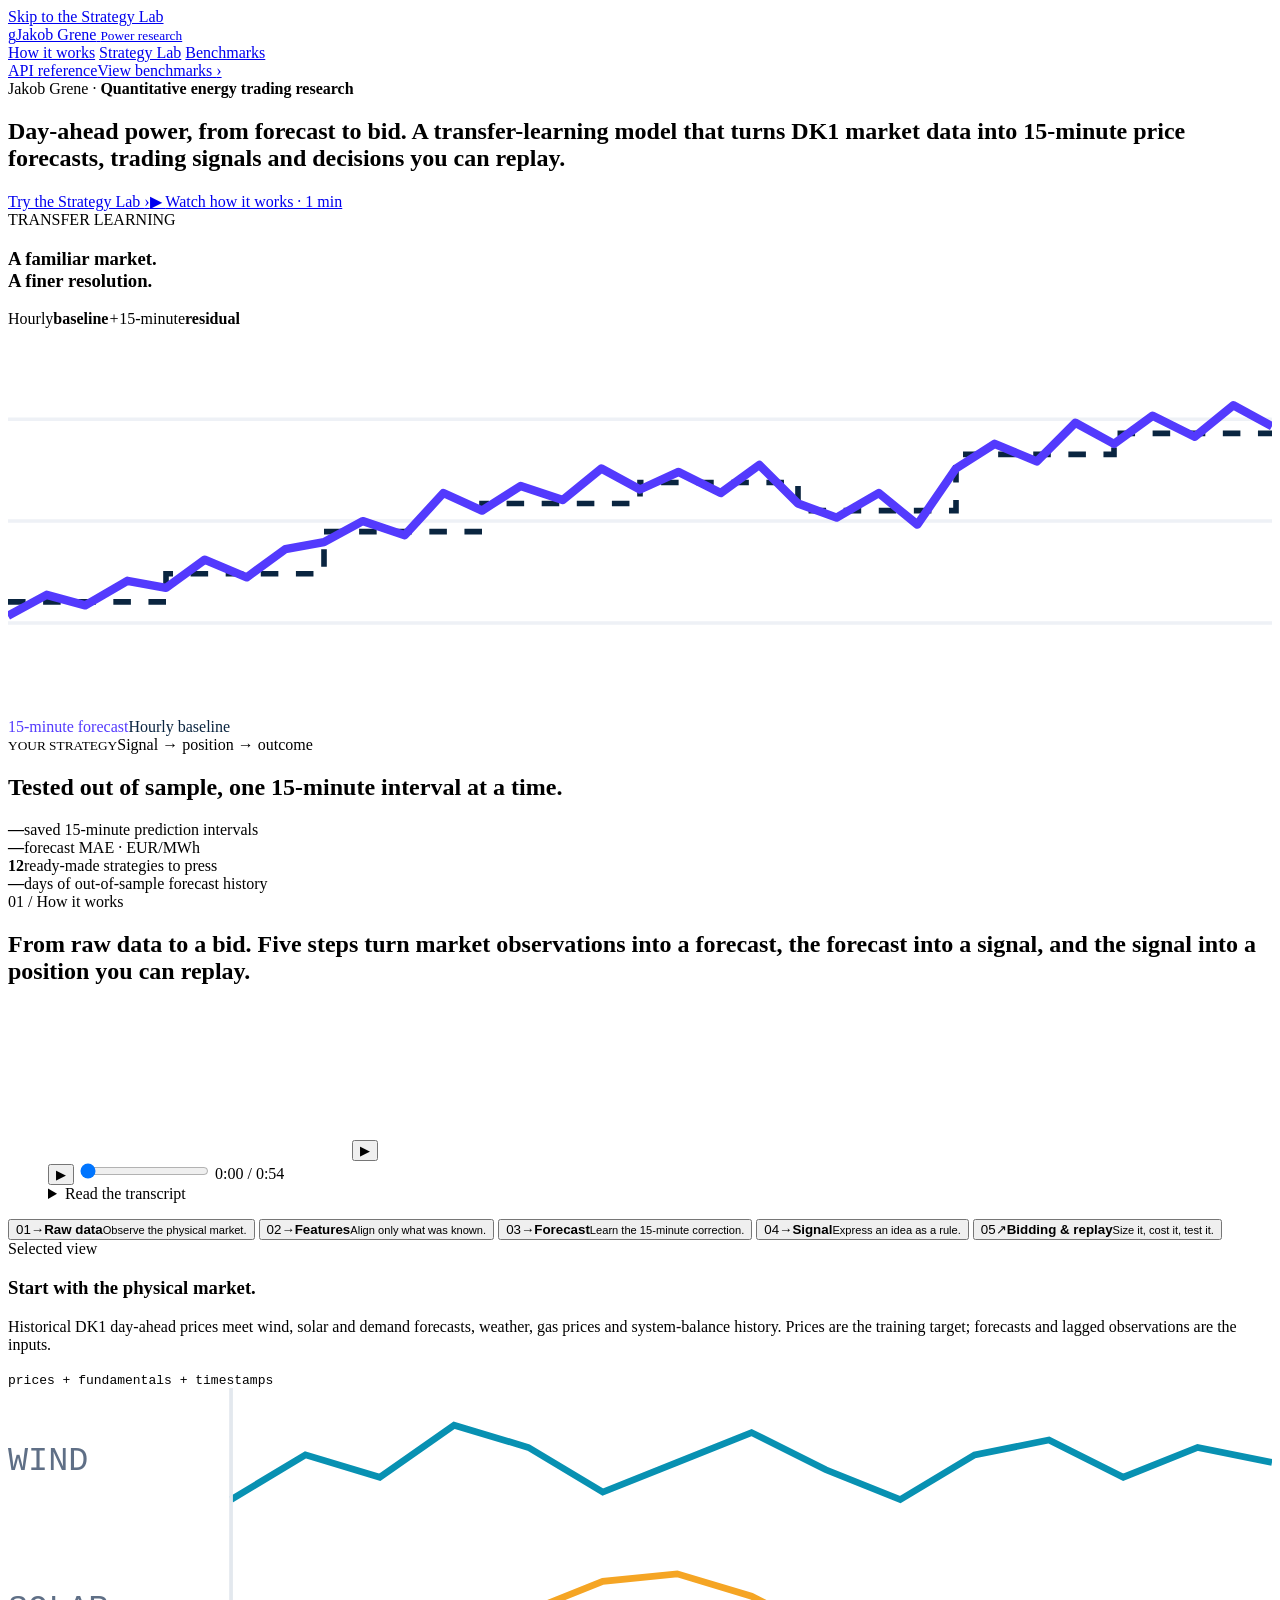
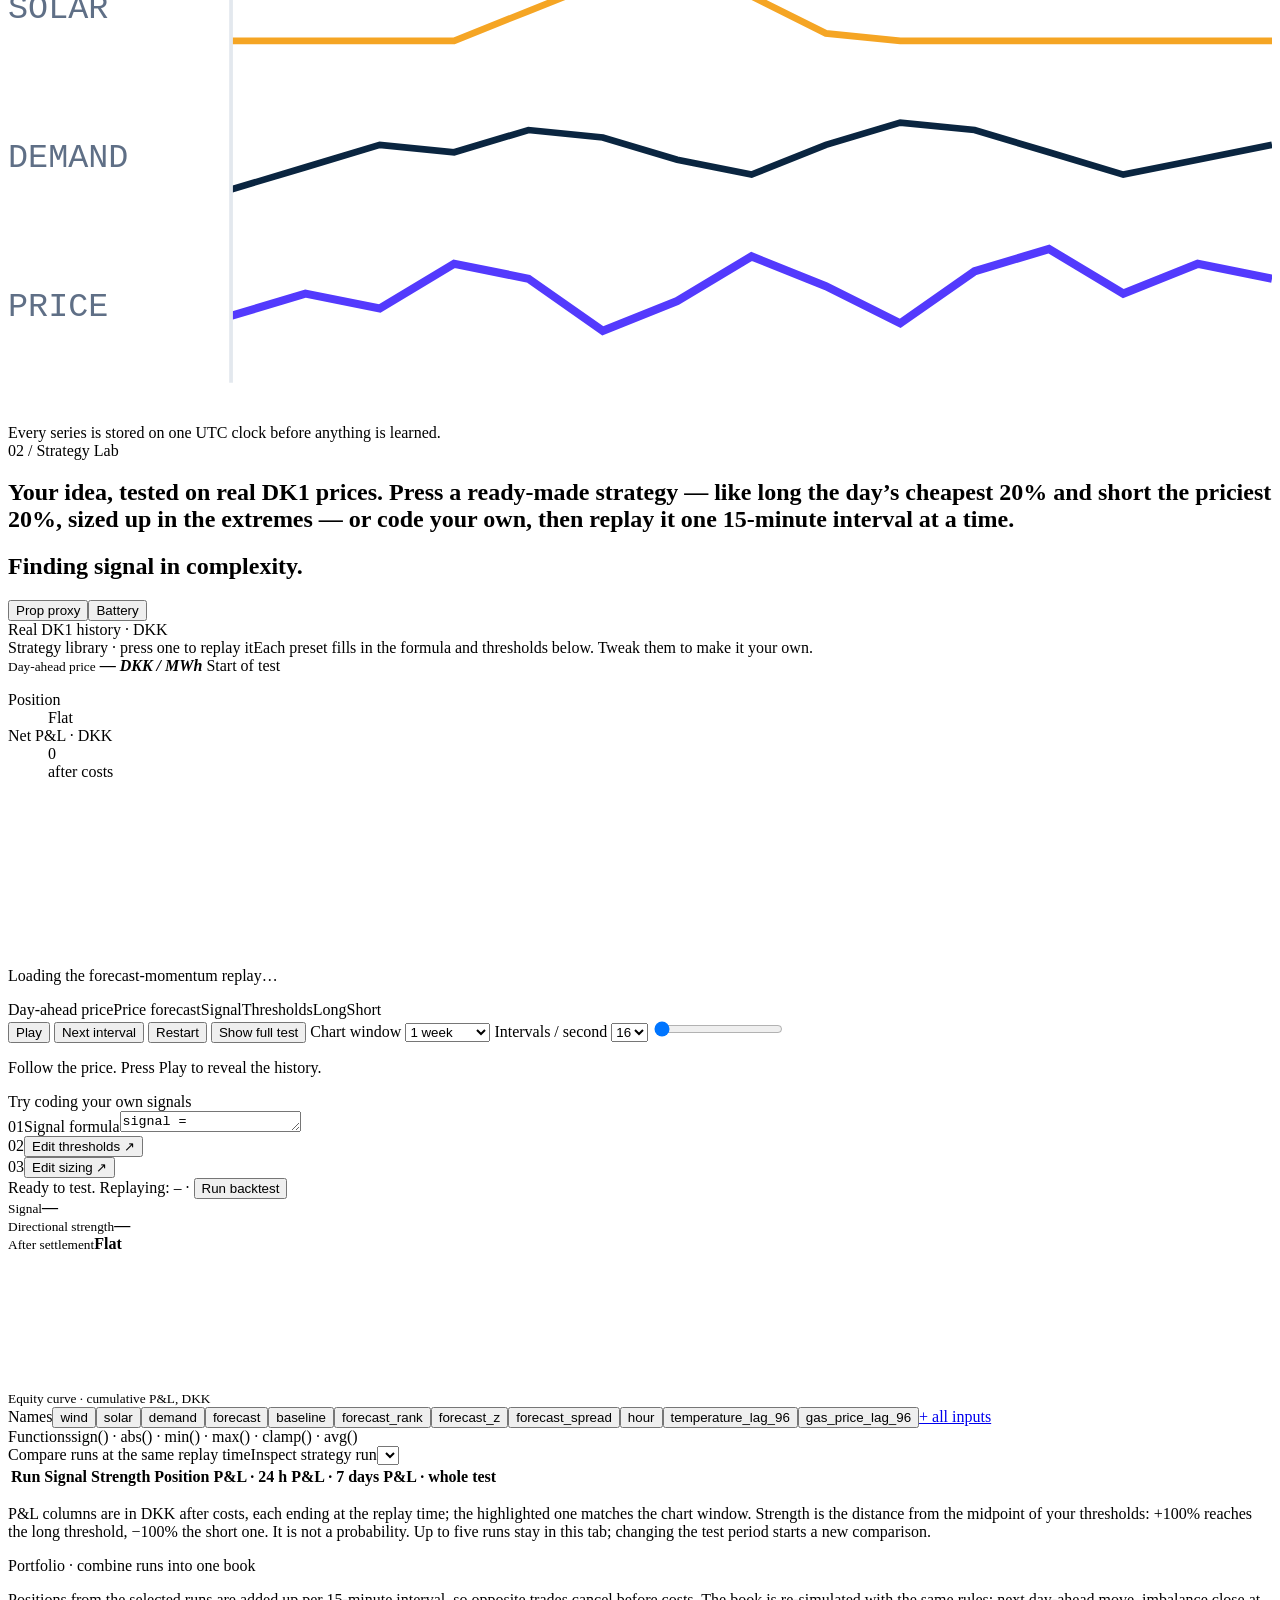
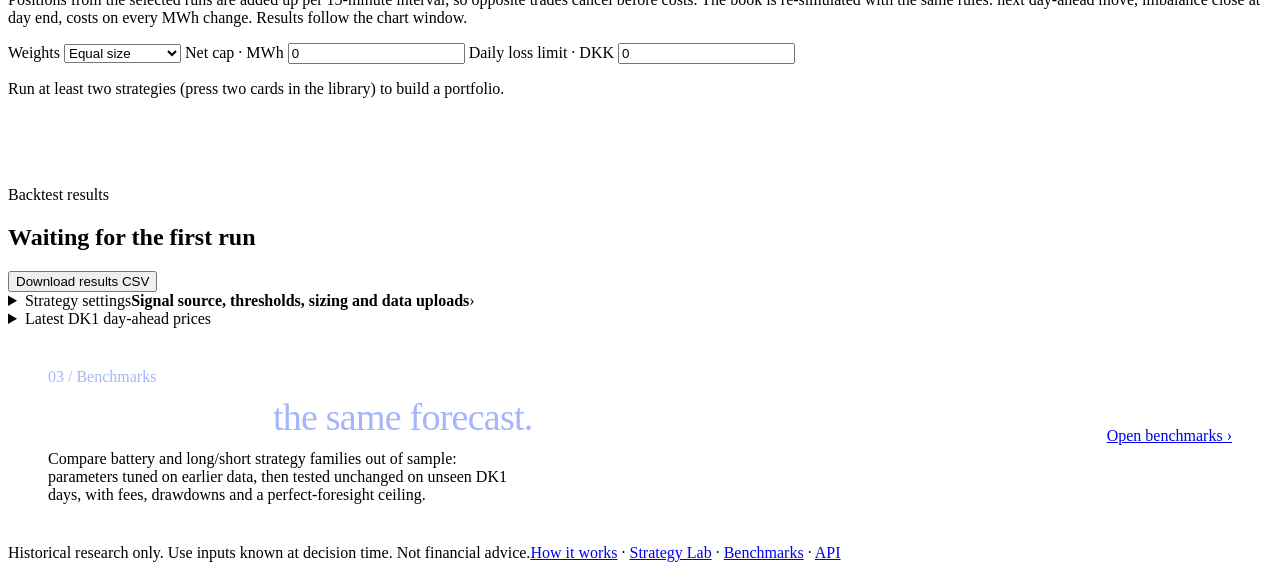
==== commit be639561: "Introduction film on the landing page; benchmarks open in the lab's setup A 54-second animated walkt" ====
--- a/public/index.html
+++ b/public/index.html
@@ -7,9 +7,11 @@
   <meta name="description" content="A transfer-learning model for DK1 day-ahead power prices, from raw market data to signals and replayable bidding decisions.">
   <link rel="stylesheet" href="/site.css">
   <link rel="stylesheet" href="/strategy-lab.css">
+  <link rel="stylesheet" href="/intro-film.css">
   <script src="/analytics.js" defer></script>
   <script src="/replay-math.js" defer></script>
   <script src="/strategy-lab.js" defer></script>
+  <script src="/intro-film.js" defer></script>
   <style>
     .cta-card{display:flex;align-items:center;justify-content:space-between;gap:28px;flex-wrap:wrap;padding:40px;border-radius:12px;background:var(--navy);color:var(--navy-text);box-shadow:var(--shadow)}
     .cta-card h2{margin:10px 0 0;color:#fff;font-weight:300;font-size:clamp(28px,3.2vw,38px);letter-spacing:-.02em;line-height:1.15}
@@ -41,7 +43,7 @@
       <div class="hero-copy">
         <span class="eyebrow">Jakob Grene &#183; <b>Quantitative energy trading research</b></span>
         <h1 class="display" id="hero-title">Day-ahead power, from forecast to bid. <span class="soft">A transfer-learning model that turns DK1 market data into 15-minute price forecasts, trading signals and decisions you can replay.</span></h1>
-        <div class="hero-actions"><a class="btn btn-primary" href="#lab">Try the Strategy Lab <span class="chev" aria-hidden="true">&#8250;</span></a><a class="btn btn-outline" href="#model">See how the model works</a></div>
+        <div class="hero-actions"><a class="btn btn-primary" href="#lab">Try the Strategy Lab <span class="chev" aria-hidden="true">&#8250;</span></a><a class="btn btn-outline" href="#model"><span aria-hidden="true">&#9654;&#160;</span>Watch how it works &#183; 1 min</a></div>
       </div>
       <div class="hero-visual">
         <figure class="product-card" style="margin:0" aria-label="The model: an hourly baseline plus a learned 15-minute residual">
@@ -78,6 +80,22 @@
         <span class="kicker">01 / How it works</span>
         <div><h2 class="display" id="model-title">From raw data to a bid. <span class="soft">Five steps turn market observations into a forecast, the forecast into a signal, and the signal into a position you can replay.</span></h2></div>
       </div>
+      <figure class="film" id="introFilm" aria-label="Introduction: how the model works, in one minute">
+        <div class="film-stage">
+          <canvas id="filmCanvas" role="img" aria-label="Animated introduction in five chapters: gather, clean, model, validate, trade. The caption and transcript below carry the same content as text."></canvas>
+          <span class="film-chip" id="filmChip" aria-hidden="true"></span>
+          <button type="button" class="film-bigplay" id="filmBigPlay" aria-label="Play the introduction">&#9654;</button>
+          <div class="film-end" id="filmEnd" hidden><a class="btn btn-primary" href="#lab">Open the Strategy Lab <span class="chev" aria-hidden="true">&#8250;</span></a><button type="button" class="film-ghost" id="filmReplay">Replay</button></div>
+        </div>
+        <div class="film-bar">
+          <button type="button" class="film-play" id="filmPlay" aria-label="Play the introduction">&#9654;</button>
+          <input type="range" id="filmSeek" min="0" max="54" step="0.1" value="0" aria-label="Position in the introduction, in seconds">
+          <span class="film-time" id="filmTime">0:00 / 0:54</span>
+        </div>
+        <div class="film-chapters" id="filmChapters" aria-label="Chapters"></div>
+        <figcaption class="film-caption" id="filmCaption"></figcaption>
+        <details class="film-transcript"><summary>Read the transcript</summary><ol id="filmTranscript"></ol></details>
+      </figure>
       <div class="steps" role="tablist" aria-label="Model stages">
         <button type="button" role="tab" id="tab-data" aria-selected="true" aria-controls="stage-data"><span class="num">01</span><span class="arrow" aria-hidden="true">&#8594;</span><b>Raw data</b><small>Observe the physical market.</small></button>
         <button type="button" role="tab" id="tab-features" aria-selected="false" aria-controls="stage-features" tabindex="-1"><span class="num">02</span><span class="arrow" aria-hidden="true">&#8594;</span><b>Features</b><small>Align only what was known.</small></button>
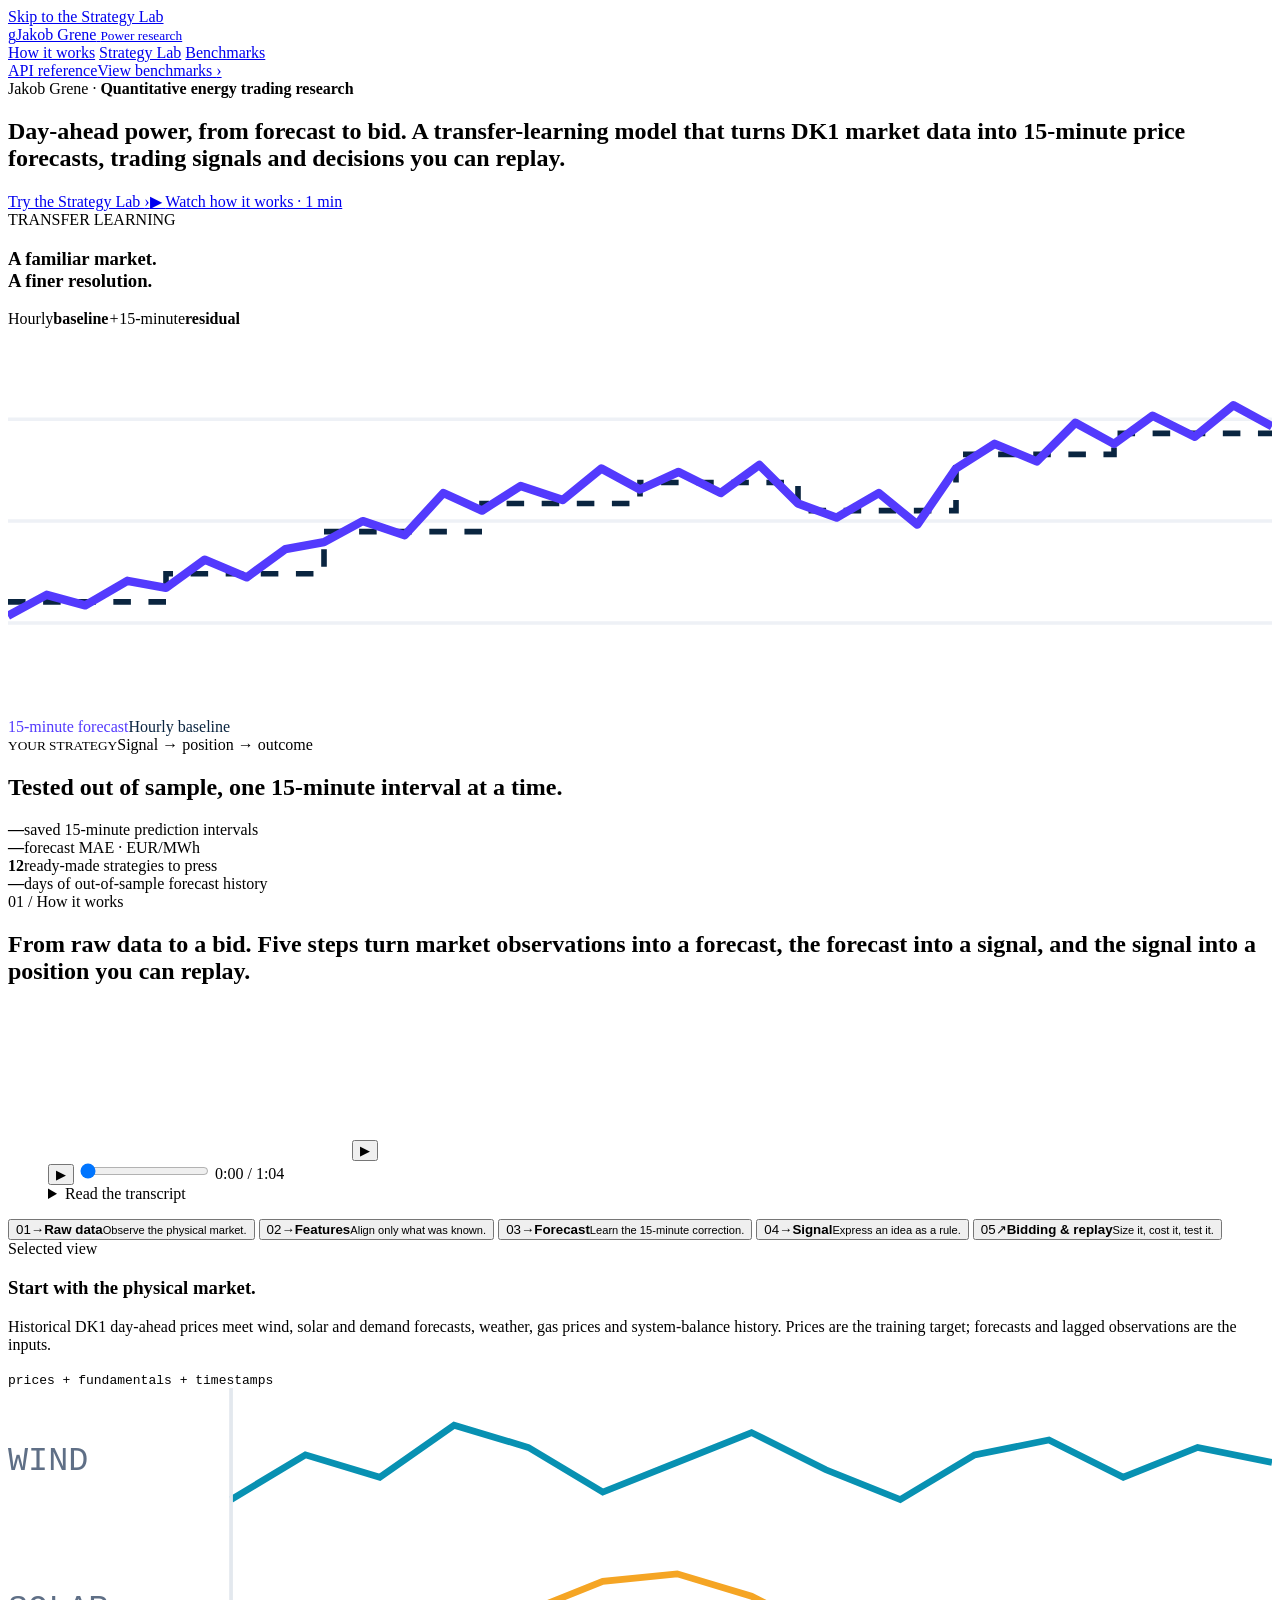
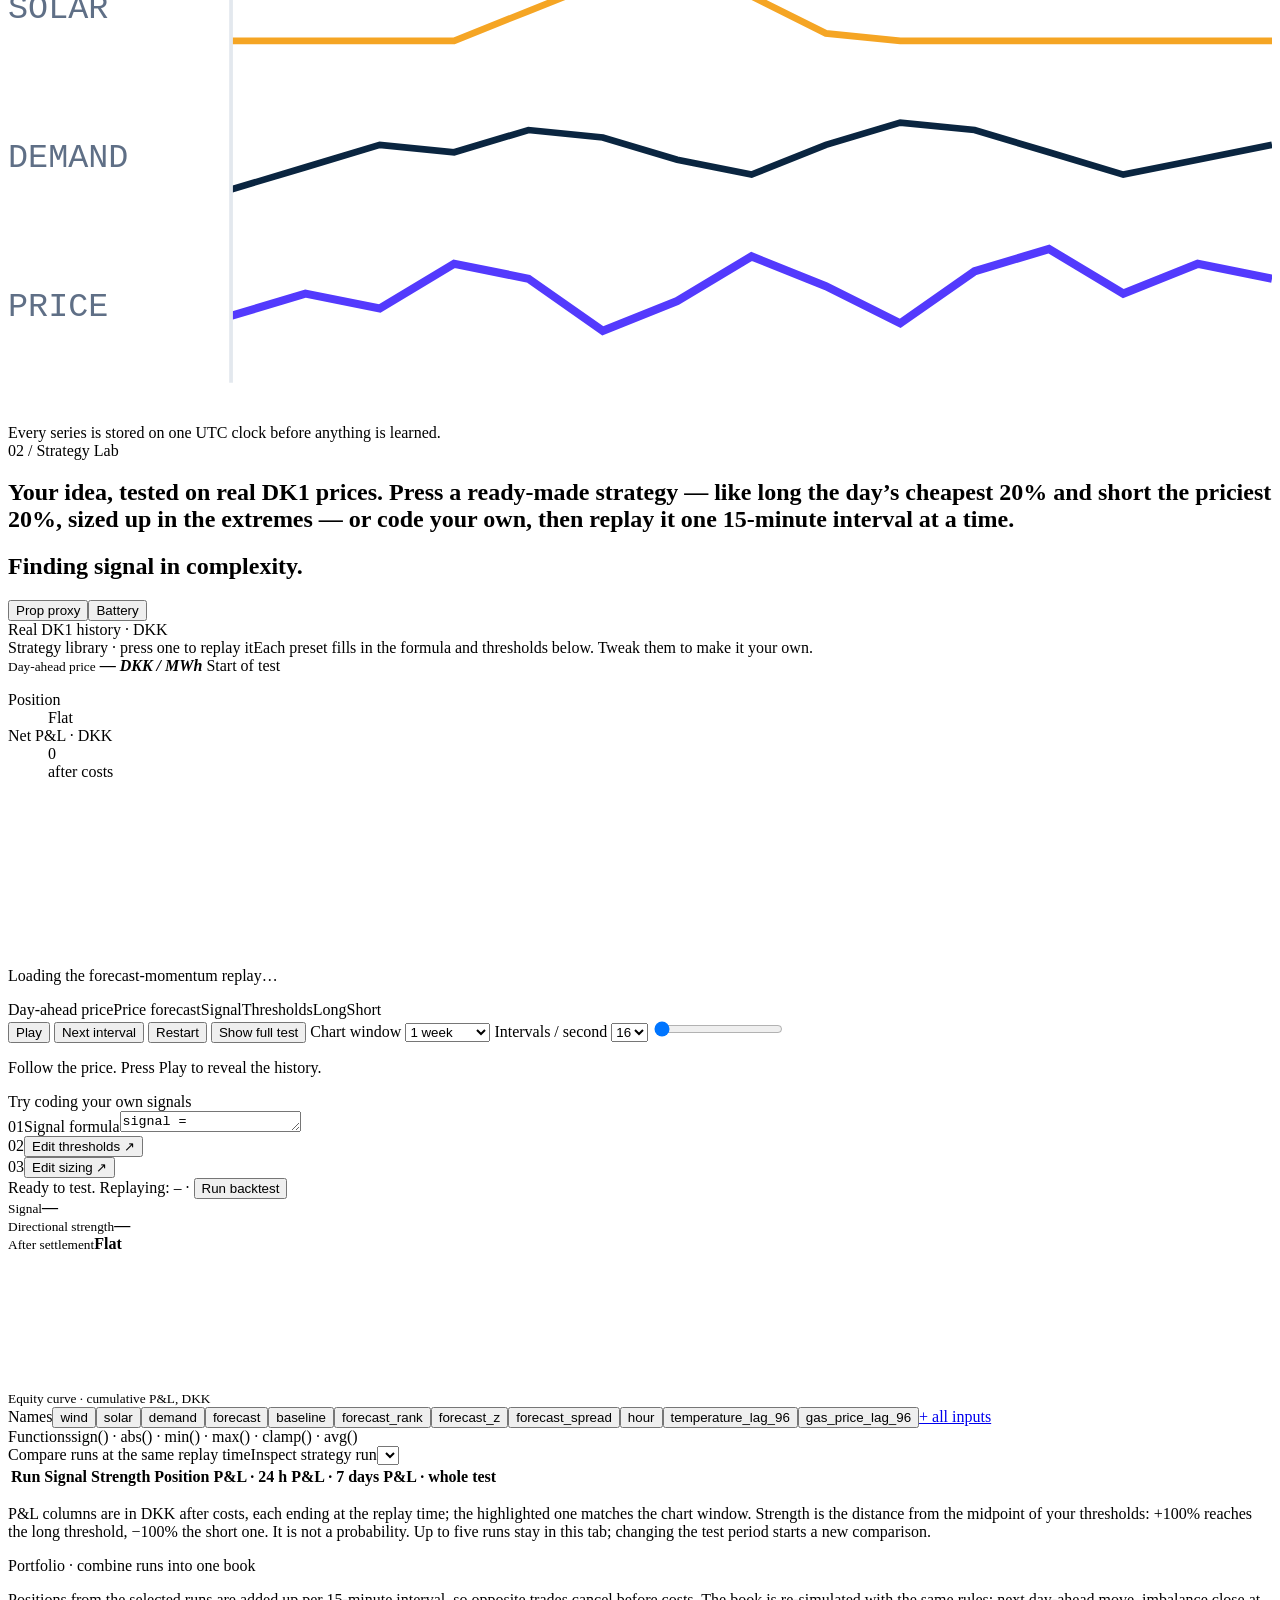
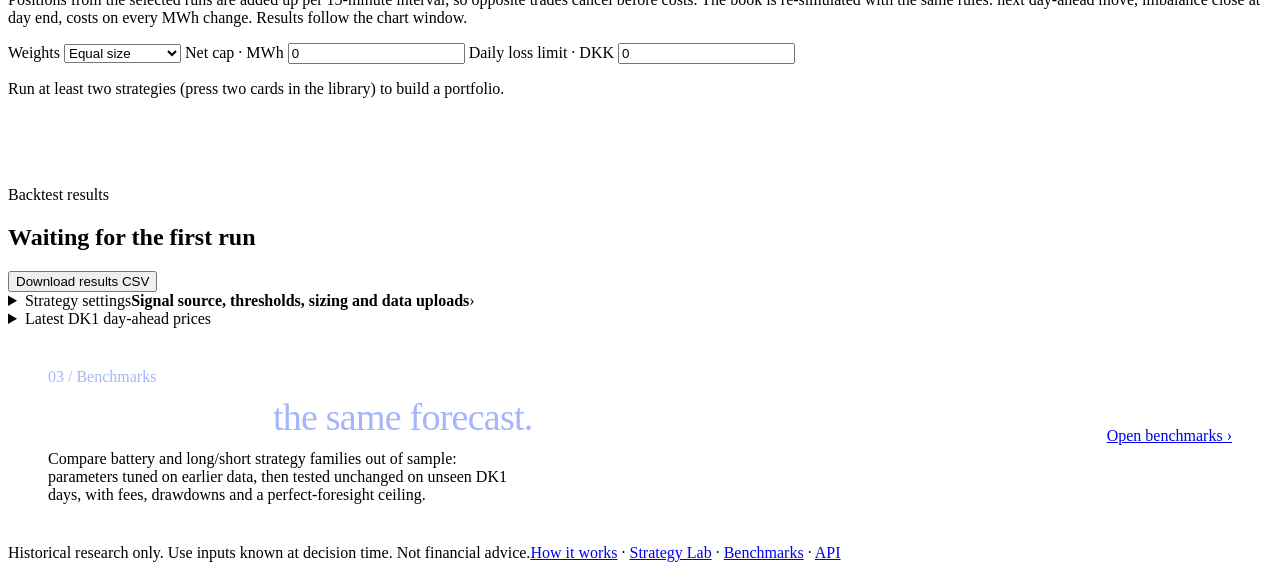
==== commit 6ee422d8: "Film: compare chapter with the model families, direct vs transfer learning Tree ensembles, SARIMAX, " ====
--- a/public/index.html
+++ b/public/index.html
@@ -82,15 +82,15 @@
       </div>
       <figure class="film" id="introFilm" aria-label="Introduction: how the model works, in one minute">
         <div class="film-stage">
-          <canvas id="filmCanvas" role="img" aria-label="Animated introduction in five chapters: gather, clean, model, validate, trade. The caption and transcript below carry the same content as text."></canvas>
+          <canvas id="filmCanvas" role="img" aria-label="Animated introduction in six chapters: gather, clean, model, compare, validate, trade. The caption and transcript below carry the same content as text."></canvas>
           <span class="film-chip" id="filmChip" aria-hidden="true"></span>
           <button type="button" class="film-bigplay" id="filmBigPlay" aria-label="Play the introduction">&#9654;</button>
           <div class="film-end" id="filmEnd" hidden><a class="btn btn-primary" href="#lab">Open the Strategy Lab <span class="chev" aria-hidden="true">&#8250;</span></a><button type="button" class="film-ghost" id="filmReplay">Replay</button></div>
         </div>
         <div class="film-bar">
           <button type="button" class="film-play" id="filmPlay" aria-label="Play the introduction">&#9654;</button>
-          <input type="range" id="filmSeek" min="0" max="54" step="0.1" value="0" aria-label="Position in the introduction, in seconds">
-          <span class="film-time" id="filmTime">0:00 / 0:54</span>
+          <input type="range" id="filmSeek" min="0" max="64" step="0.1" value="0" aria-label="Position in the introduction, in seconds">
+          <span class="film-time" id="filmTime">0:00 / 1:04</span>
         </div>
         <div class="film-chapters" id="filmChapters" aria-label="Chapters"></div>
         <figcaption class="film-caption" id="filmCaption"></figcaption>
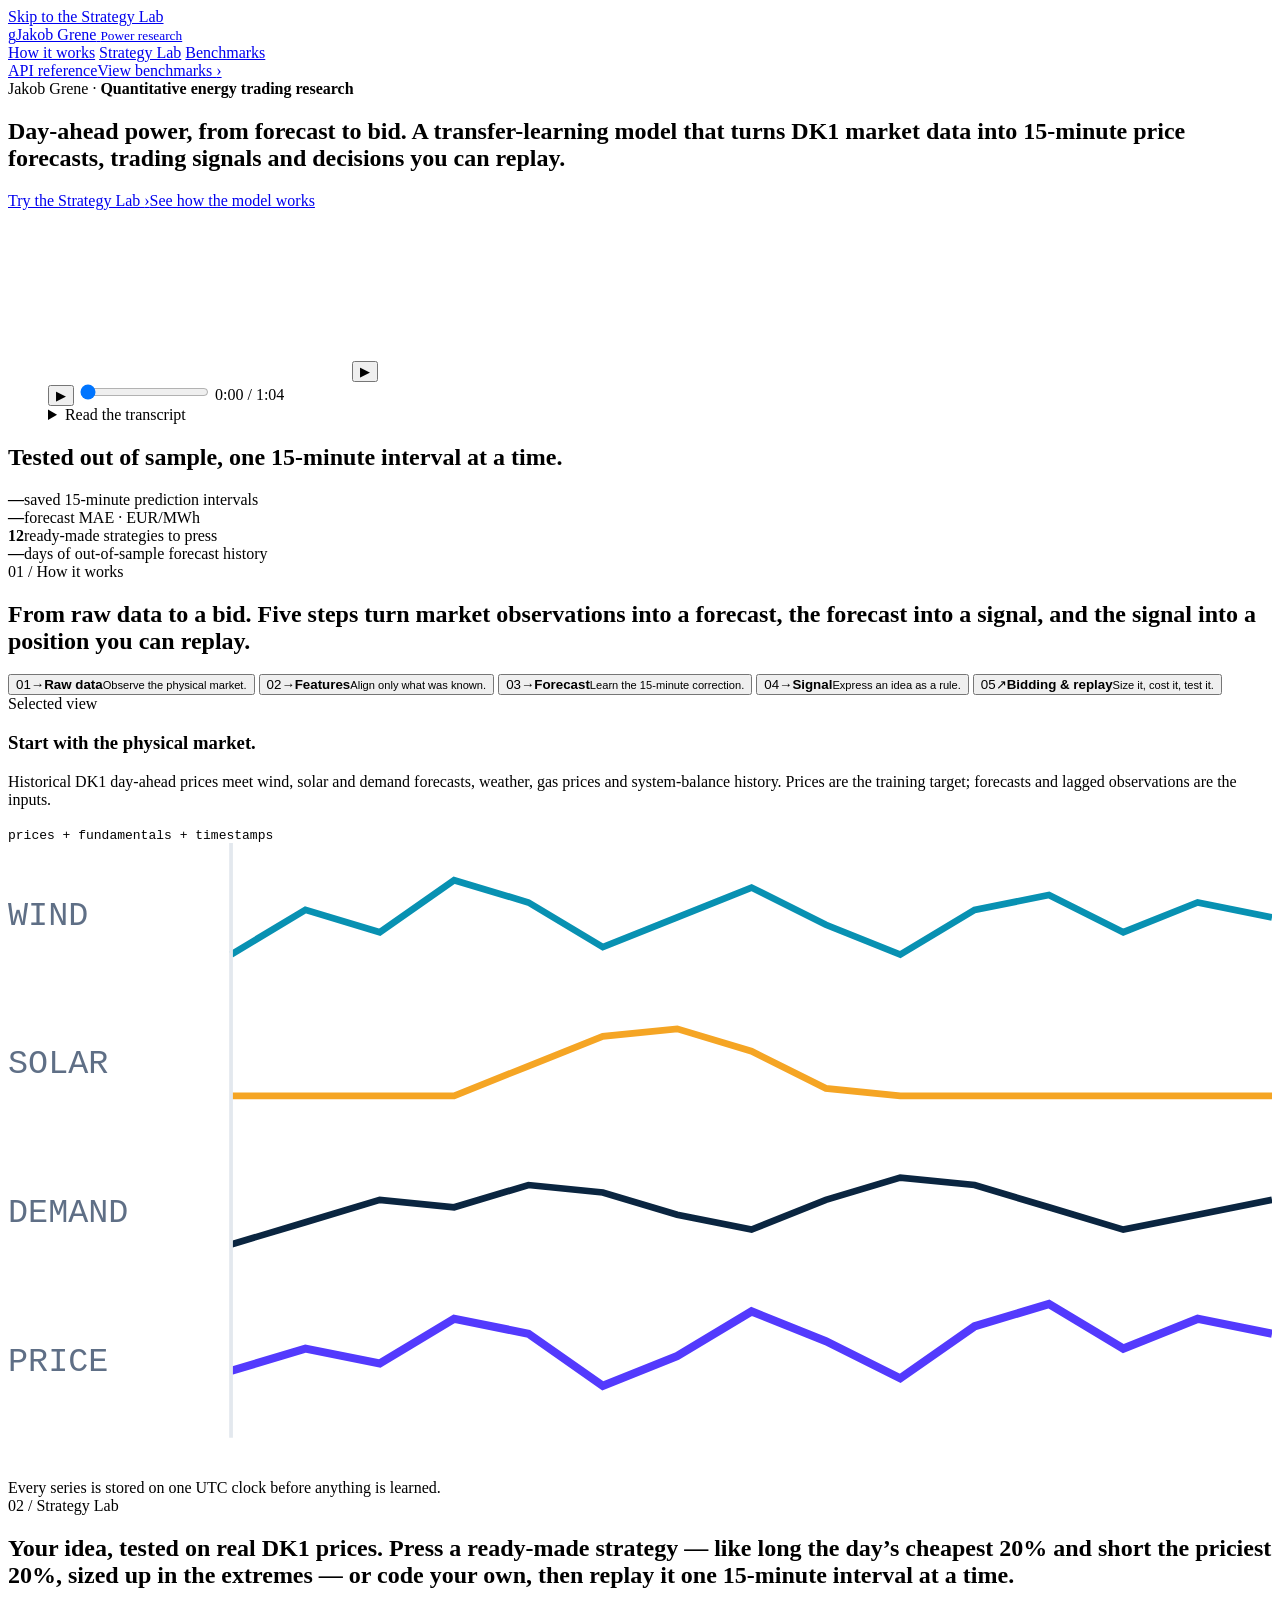
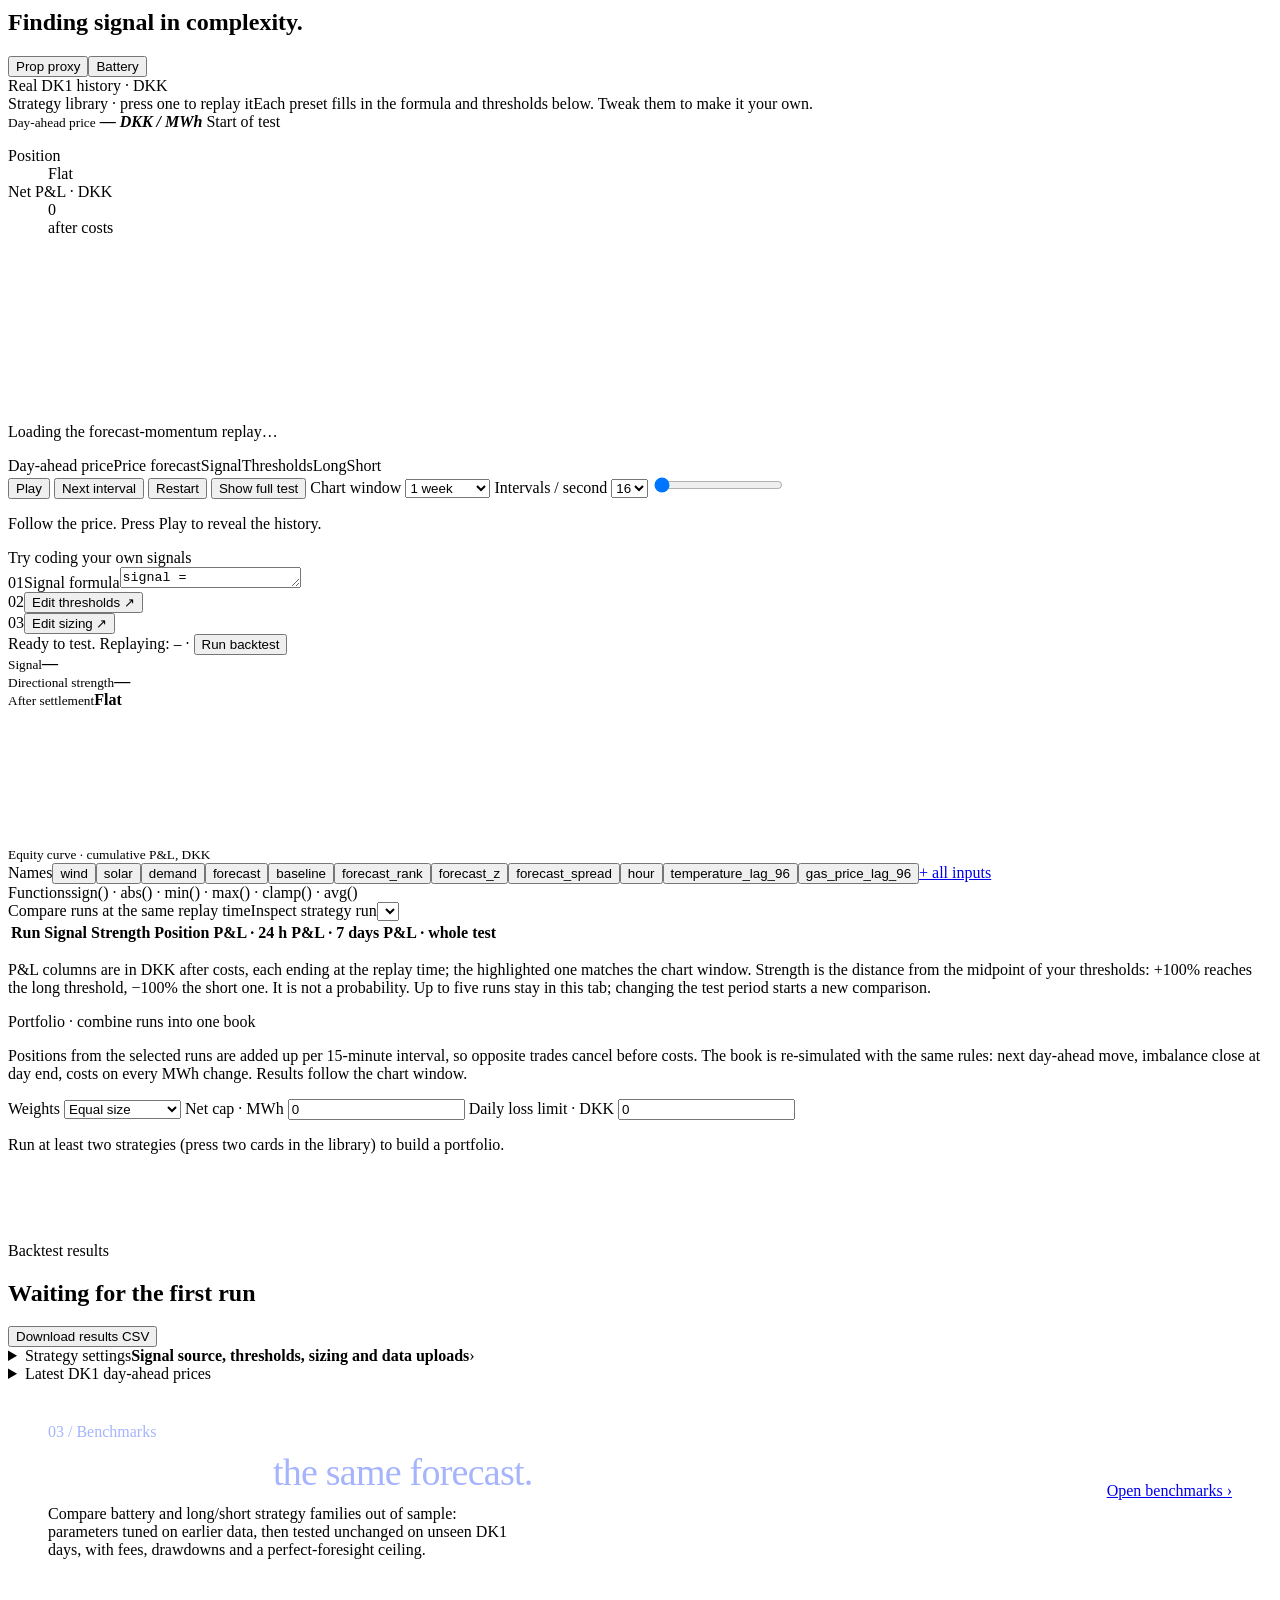
==== commit 904c23dd: "Move the introduction film into the hero The film replaces the static model card beside the headline" ====
--- a/public/index.html
+++ b/public/index.html
@@ -36,27 +36,31 @@
 </header>
 
 <main>
-  <section class="hero" aria-labelledby="hero-title">
+  <section class="hero hero-film" aria-labelledby="hero-title">
     <div class="hero-guides" aria-hidden="true"></div>
     <div class="ribbon" aria-hidden="true"></div>
     <div class="wrap">
       <div class="hero-copy">
         <span class="eyebrow">Jakob Grene &#183; <b>Quantitative energy trading research</b></span>
         <h1 class="display" id="hero-title">Day-ahead power, from forecast to bid. <span class="soft">A transfer-learning model that turns DK1 market data into 15-minute price forecasts, trading signals and decisions you can replay.</span></h1>
-        <div class="hero-actions"><a class="btn btn-primary" href="#lab">Try the Strategy Lab <span class="chev" aria-hidden="true">&#8250;</span></a><a class="btn btn-outline" href="#model"><span aria-hidden="true">&#9654;&#160;</span>Watch how it works &#183; 1 min</a></div>
+        <div class="hero-actions"><a class="btn btn-primary" href="#lab">Try the Strategy Lab <span class="chev" aria-hidden="true">&#8250;</span></a><a class="btn btn-outline" href="#model">See how the model works</a></div>
       </div>
       <div class="hero-visual">
-        <figure class="product-card" style="margin:0" aria-label="The model: an hourly baseline plus a learned 15-minute residual">
-          <span class="card-kicker">TRANSFER LEARNING</span>
-          <h3>A familiar market.<br>A finer resolution.</h3>
-          <div class="equation"><span>Hourly<b>baseline</b></span><i aria-hidden="true">+</i><span>15-minute<b>residual</b></span></div>
-          <svg viewBox="0 0 360 110" fill="none" aria-hidden="true">
-            <path d="M0 26H360M0 55H360M0 84H360" stroke="#eef1f6"/>
-            <path d="M0 78H45V70H90V58H135V50H180V44H225V52H270V36H315V30H360" stroke="#0a2540" stroke-width="1.6" stroke-dasharray="5 5"/>
-            <path d="M0 82L11 76L22 79L34 72L45 74L56 66L68 71L79 63L90 61L101 55L113 59L124 47L135 52L146 45L158 49L169 40L180 46L191 41L203 47L214 39L225 50L236 54L248 47L259 56L270 40L281 33L293 38L304 27L315 33L326 25L338 31L349 22L360 28" stroke="#533afd" stroke-width="2.4" stroke-linejoin="round"/>
-          </svg>
-          <div class="caption"><span class="legend-line" style="color:#533afd">15-minute forecast</span><span class="legend-line dashed" style="color:#0a2540">Hourly baseline</span></div>
-          <div class="decision-chip"><span class="live-dot" aria-hidden="true"></span><span><small>YOUR STRATEGY</small>Signal &#8594; position &#8594; outcome</span></div>
+        <figure class="film" id="introFilm" aria-label="Introduction: how the model works, in one minute">
+          <div class="film-stage">
+            <canvas id="filmCanvas" role="img" aria-label="Animated introduction in six chapters: gather, clean, model, train, validate, trade. The caption and transcript below carry the same content as text."></canvas>
+            <span class="film-chip" id="filmChip" aria-hidden="true"></span>
+            <button type="button" class="film-bigplay" id="filmBigPlay" aria-label="Play the introduction">&#9654;</button>
+            <div class="film-end" id="filmEnd" hidden><a class="btn btn-primary" href="#lab">Open the Strategy Lab <span class="chev" aria-hidden="true">&#8250;</span></a><button type="button" class="film-ghost" id="filmReplay">Replay</button></div>
+          </div>
+          <div class="film-bar">
+            <button type="button" class="film-play" id="filmPlay" aria-label="Play the introduction">&#9654;</button>
+            <input type="range" id="filmSeek" min="0" max="64" step="0.1" value="0" aria-label="Position in the introduction, in seconds">
+            <span class="film-time" id="filmTime">0:00 / 1:04</span>
+          </div>
+          <div class="film-chapters" id="filmChapters" aria-label="Chapters"></div>
+          <figcaption class="film-caption" id="filmCaption"></figcaption>
+          <details class="film-transcript"><summary>Read the transcript</summary><ol id="filmTranscript"></ol></details>
         </figure>
       </div>
     </div>
@@ -80,22 +84,6 @@
         <span class="kicker">01 / How it works</span>
         <div><h2 class="display" id="model-title">From raw data to a bid. <span class="soft">Five steps turn market observations into a forecast, the forecast into a signal, and the signal into a position you can replay.</span></h2></div>
       </div>
-      <figure class="film" id="introFilm" aria-label="Introduction: how the model works, in one minute">
-        <div class="film-stage">
-          <canvas id="filmCanvas" role="img" aria-label="Animated introduction in six chapters: gather, clean, model, compare, validate, trade. The caption and transcript below carry the same content as text."></canvas>
-          <span class="film-chip" id="filmChip" aria-hidden="true"></span>
-          <button type="button" class="film-bigplay" id="filmBigPlay" aria-label="Play the introduction">&#9654;</button>
-          <div class="film-end" id="filmEnd" hidden><a class="btn btn-primary" href="#lab">Open the Strategy Lab <span class="chev" aria-hidden="true">&#8250;</span></a><button type="button" class="film-ghost" id="filmReplay">Replay</button></div>
-        </div>
-        <div class="film-bar">
-          <button type="button" class="film-play" id="filmPlay" aria-label="Play the introduction">&#9654;</button>
-          <input type="range" id="filmSeek" min="0" max="64" step="0.1" value="0" aria-label="Position in the introduction, in seconds">
-          <span class="film-time" id="filmTime">0:00 / 1:04</span>
-        </div>
-        <div class="film-chapters" id="filmChapters" aria-label="Chapters"></div>
-        <figcaption class="film-caption" id="filmCaption"></figcaption>
-        <details class="film-transcript"><summary>Read the transcript</summary><ol id="filmTranscript"></ol></details>
-      </figure>
       <div class="steps" role="tablist" aria-label="Model stages">
         <button type="button" role="tab" id="tab-data" aria-selected="true" aria-controls="stage-data"><span class="num">01</span><span class="arrow" aria-hidden="true">&#8594;</span><b>Raw data</b><small>Observe the physical market.</small></button>
         <button type="button" role="tab" id="tab-features" aria-selected="false" aria-controls="stage-features" tabindex="-1"><span class="num">02</span><span class="arrow" aria-hidden="true">&#8594;</span><b>Features</b><small>Align only what was known.</small></button>
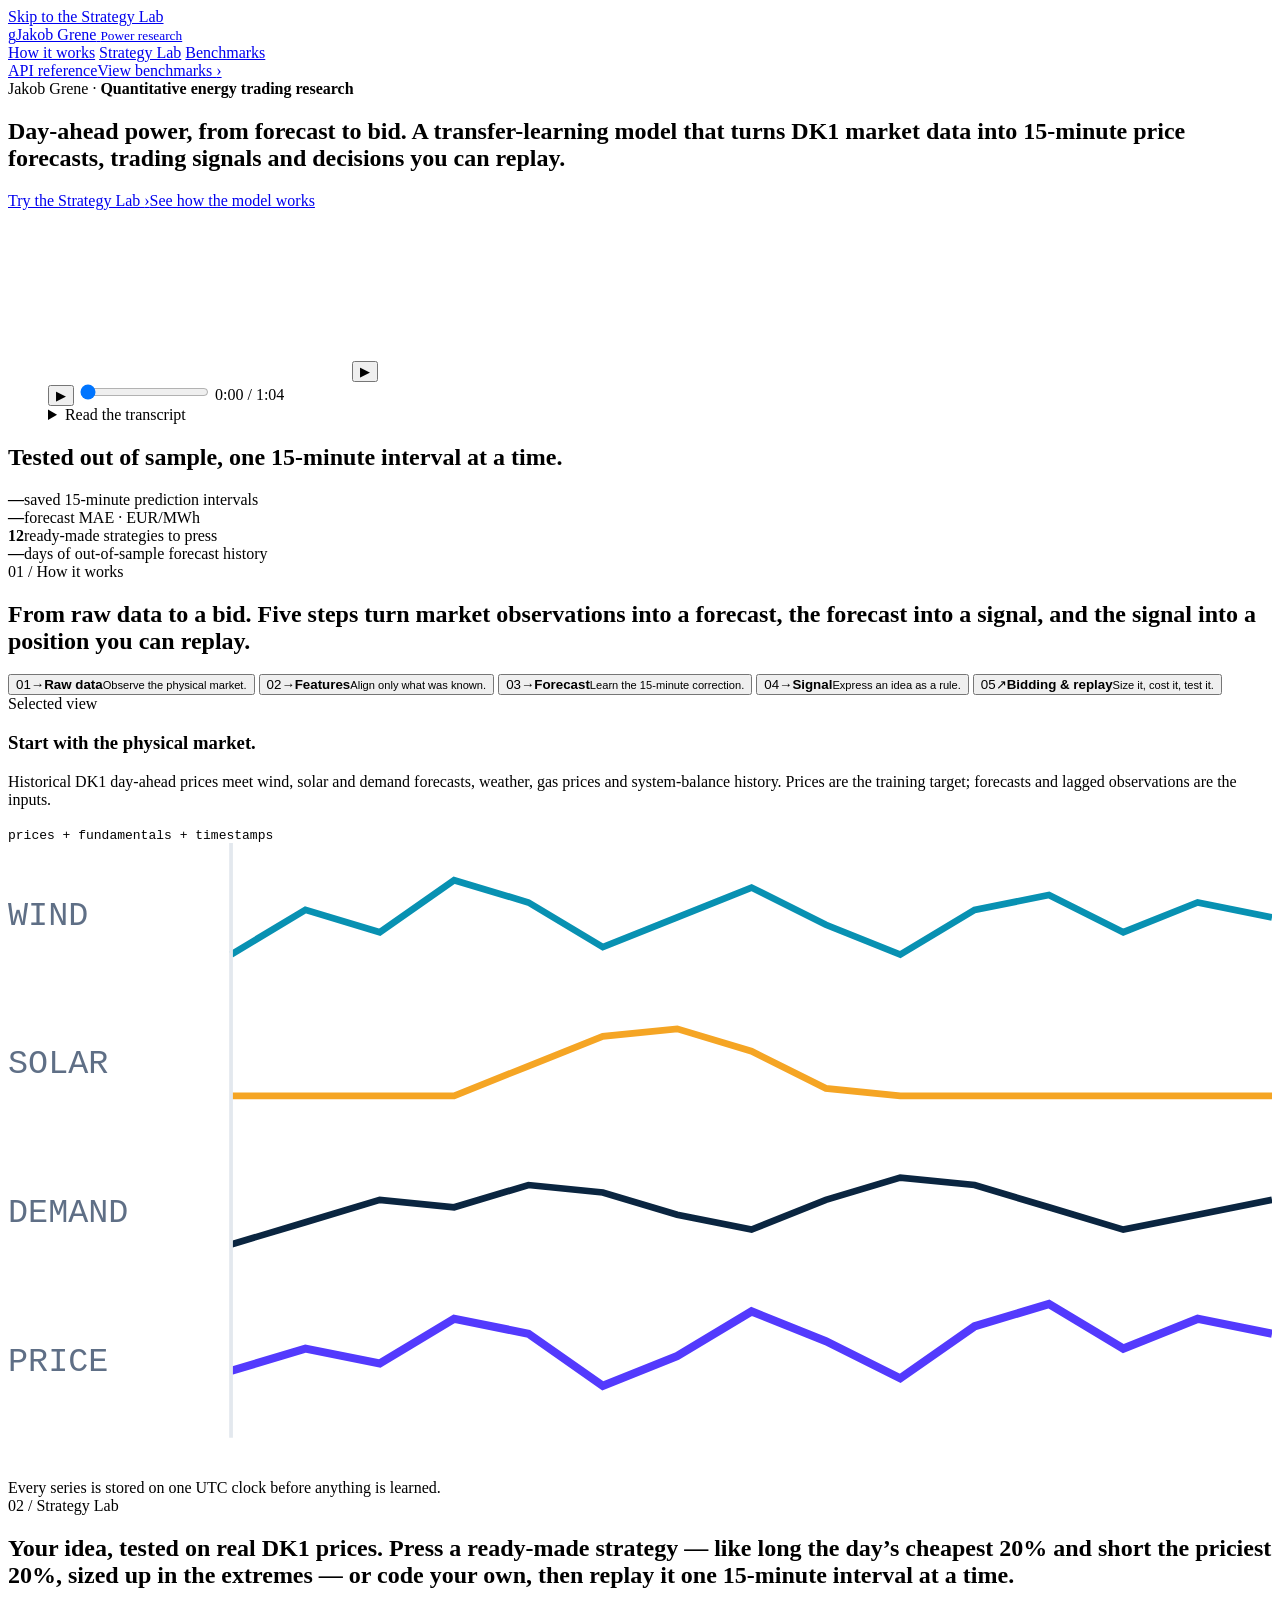
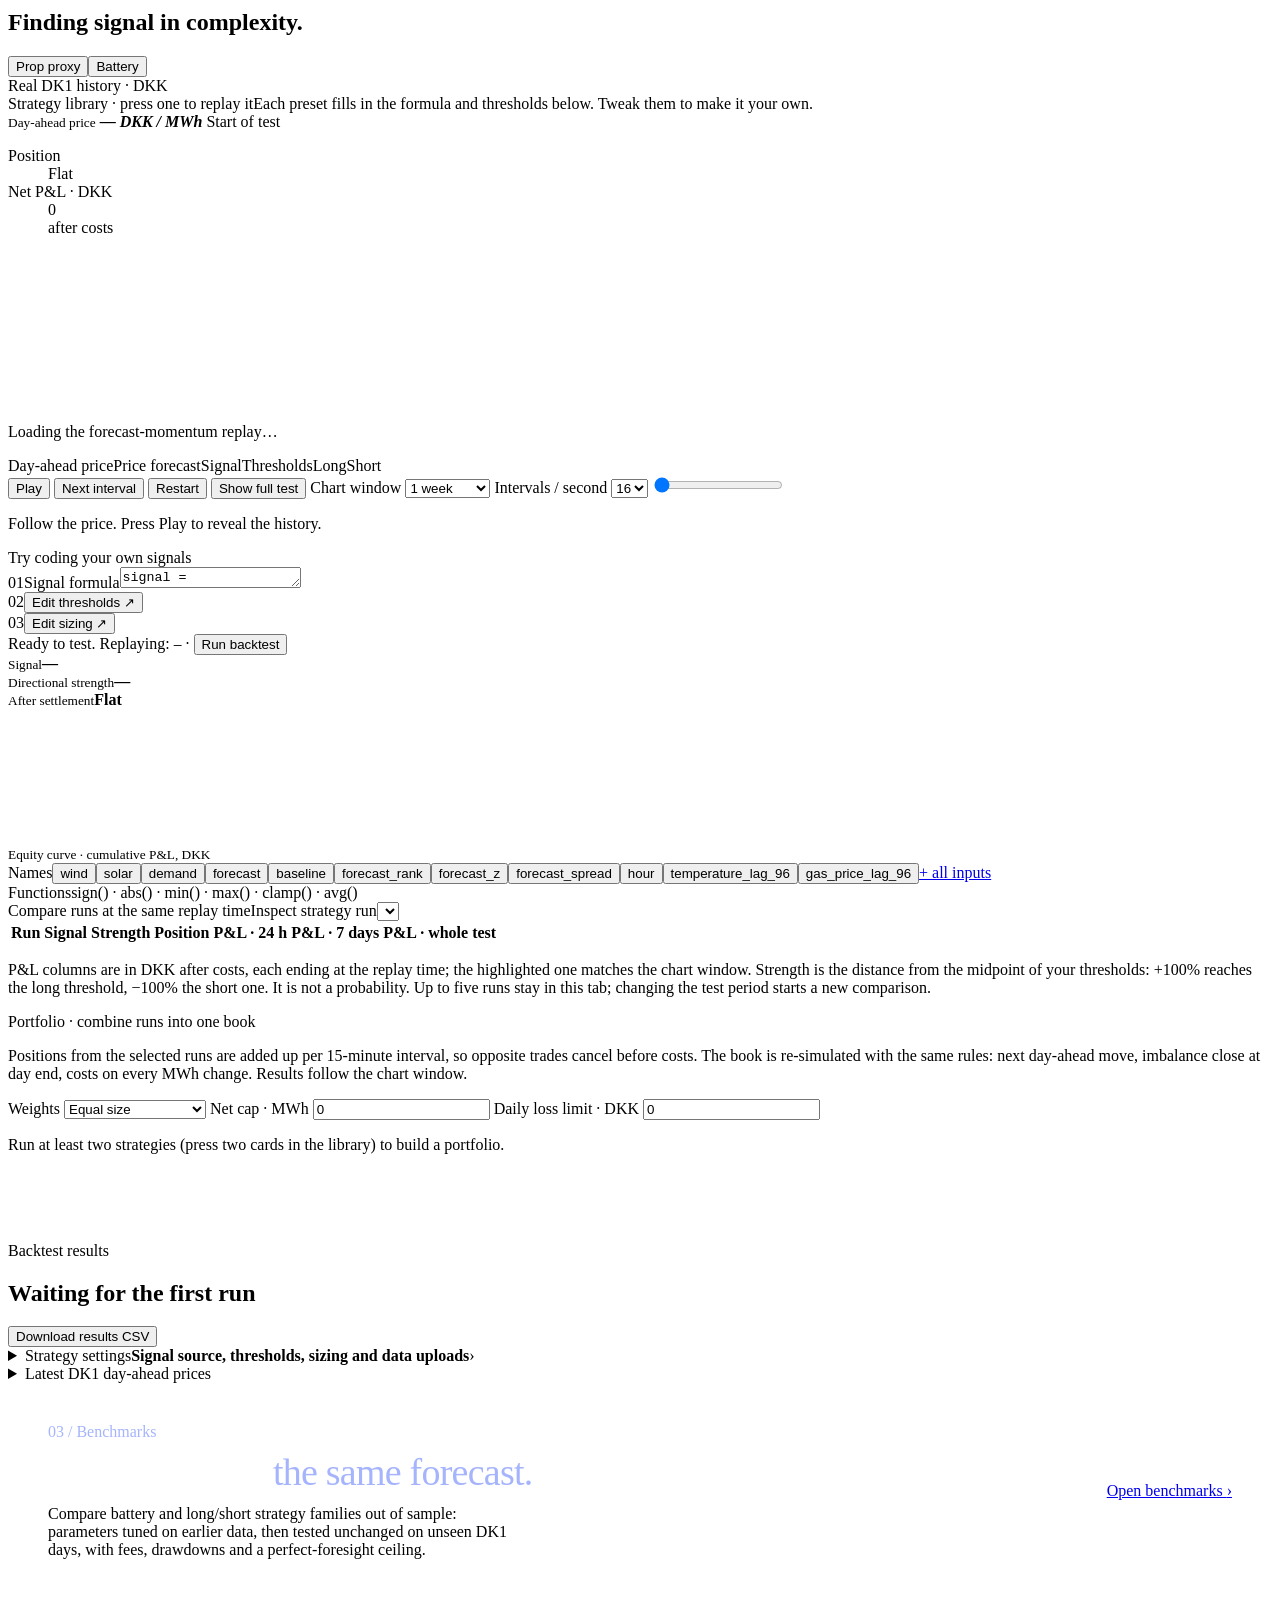
==== commit 0db9ac17: "Rolling performance weights in the book; continuous replay chart Book: a "Rolling performance" weigh" ====
--- a/public/index.html
+++ b/public/index.html
@@ -240,7 +240,10 @@
           <div class="sl-portfolio-head">
             <div><span class="sl-label" id="pfTitle">Portfolio &#183; combine runs into one book</span><p class="sl-note" id="pfIntro">Positions from the selected runs are added up per 15-minute interval, so opposite trades cancel before costs. The book is re-simulated with the same rules: next day-ahead move, imbalance close at day end, costs on every MWh change. Results follow the chart window.</p></div>
             <div class="pf-controls">
-              <label class="sl-speed" for="pfWeighting">Weights <select id="pfWeighting"><option value="equal">Equal size</option><option value="inverse_vol">Inverse volatility</option><option value="manual">Manual</option></select></label>
+              <label class="sl-speed" for="pfWeighting">Weights <select id="pfWeighting"><option value="equal">Equal size</option><option value="inverse_vol">Inverse volatility</option><option value="rolling">Rolling performance</option><option value="manual">Manual</option></select></label>
+              <label class="sl-speed pf-rolling" for="pfRollWindow" hidden>Window <select id="pfRollWindow"><option value="5">5 days</option><option value="10" selected>10 days</option><option value="20">20 days</option></select></label>
+              <label class="sl-speed pf-rolling" for="pfRollTilt" hidden>Tilt &#183; % <input id="pfRollTilt" type="number" min="0" max="100" step="10" value="50"></label>
+              <label class="sl-speed pf-rolling" for="pfRollCap" hidden>Max weight &#183; &#215; <input id="pfRollCap" type="number" min="1" max="10" step="0.5" value="2"></label>
               <label class="sl-speed" for="pfCap"><span id="pfCapLabel">Net cap &#183; MWh</span> <input id="pfCap" type="number" min="0" step="any" value="0"></label>
               <label class="sl-speed" for="pfLoss">Daily loss limit &#183; DKK <input id="pfLoss" type="number" min="0" step="any" value="0"></label>
             </div>
@@ -248,7 +251,7 @@
           <p class="pf-fill" id="pfFillStatus" role="status" aria-live="polite" hidden></p>
           <p class="pf-empty" id="pfEmpty">Run at least two strategies (press two cards in the library) to build a portfolio.</p>
           <div id="pfBody" hidden>
-            <div class="table-wrap"><table id="pfWeights"><thead><tr><th>Strategy &#183; pick to replace</th><th>In book</th><th>Weight &#215;</th><th>Hourly P&amp;L &#963; &#183; DKK</th><th>Stand-alone P&amp;L &#183; window</th></tr></thead><tbody id="pfWeightRows"></tbody></table></div>
+            <div class="table-wrap"><table id="pfWeights"><thead><tr><th>Strategy &#183; pick to replace</th><th>In book</th><th id="pfWeightHead">Weight &#215;</th><th>Hourly P&amp;L &#963; &#183; DKK</th><th>Stand-alone P&amp;L &#183; window</th></tr></thead><tbody id="pfWeightRows"></tbody></table></div>
             <div class="pf-stats">
               <div><small>Portfolio P&amp;L &#183; window</small><strong id="pfPnl">&#8212;</strong><span id="pfPnlNote"></span></div>
               <div><small>Sum of stand-alone runs</small><strong id="pfStandalone">&#8212;</strong><span>same weights, traded separately</span></div>
@@ -257,7 +260,8 @@
               <div><small id="pfExposureLabel">Net exposure &#183; avg / max</small><strong id="pfExposure">&#8212;</strong><span id="pfLimits"></span></div>
               <div><small>Diversification ratio</small><strong id="pfDiversification">&#8212;</strong><span>&#931; weighted &#963; &#247; portfolio &#963; &#183; &gt;1 = diversified</span></div>
             </div>
-            <div class="pf-chart"><div class="pf-chart-head"><span class="sl-label">Cumulative P&amp;L &#183; DKK</span><span class="pf-legend"><i class="pf-l-book"></i>Netted book <i class="pf-l-sum"></i>Sum of stand-alone <i class="pf-l-exp"></i>Net exposure</span></div><canvas id="portfolioCanvas" role="img" aria-label="Cumulative portfolio P&amp;L against the sum of stand-alone runs, with net exposure bars"></canvas></div>
+            <div class="pf-chart"><div class="pf-chart-head"><span class="sl-label">Cumulative P&amp;L &#183; DKK</span><span class="pf-legend"><i class="pf-l-book"></i>Netted book <i class="pf-l-sum"></i>Sum of stand-alone <span id="pfLegendEqual" hidden><i class="pf-l-eq"></i>Equal-weight book</span> <i class="pf-l-exp"></i>Net exposure</span></div><canvas id="portfolioCanvas" role="img" aria-label="Cumulative portfolio P&amp;L against the sum of stand-alone runs, with net exposure bars"></canvas></div>
+            <div class="pf-chart pf-weight-chart" id="pfWeightChart" hidden><div class="pf-chart-head"><span class="sl-label">Weights over time &#183; &#215; base size</span><span class="pf-legend">Set each day from the previous days&#8217; profit &#183; dashed line: equal weight</span></div><canvas id="pfWeightCanvas" role="img" aria-label="Each run&#8217;s book weight over the test, by day"></canvas></div>
             <div class="pf-corr"><span class="sl-label">Hourly P&amp;L correlation &#183; whole test</span><div class="table-wrap"><table id="pfCorr"></table></div></div>
             <div class="pf-robust" aria-labelledby="pfRobustTitle">
               <span class="sl-label" id="pfRobustTitle">Book robustness &#183; updates as you change the book</span>
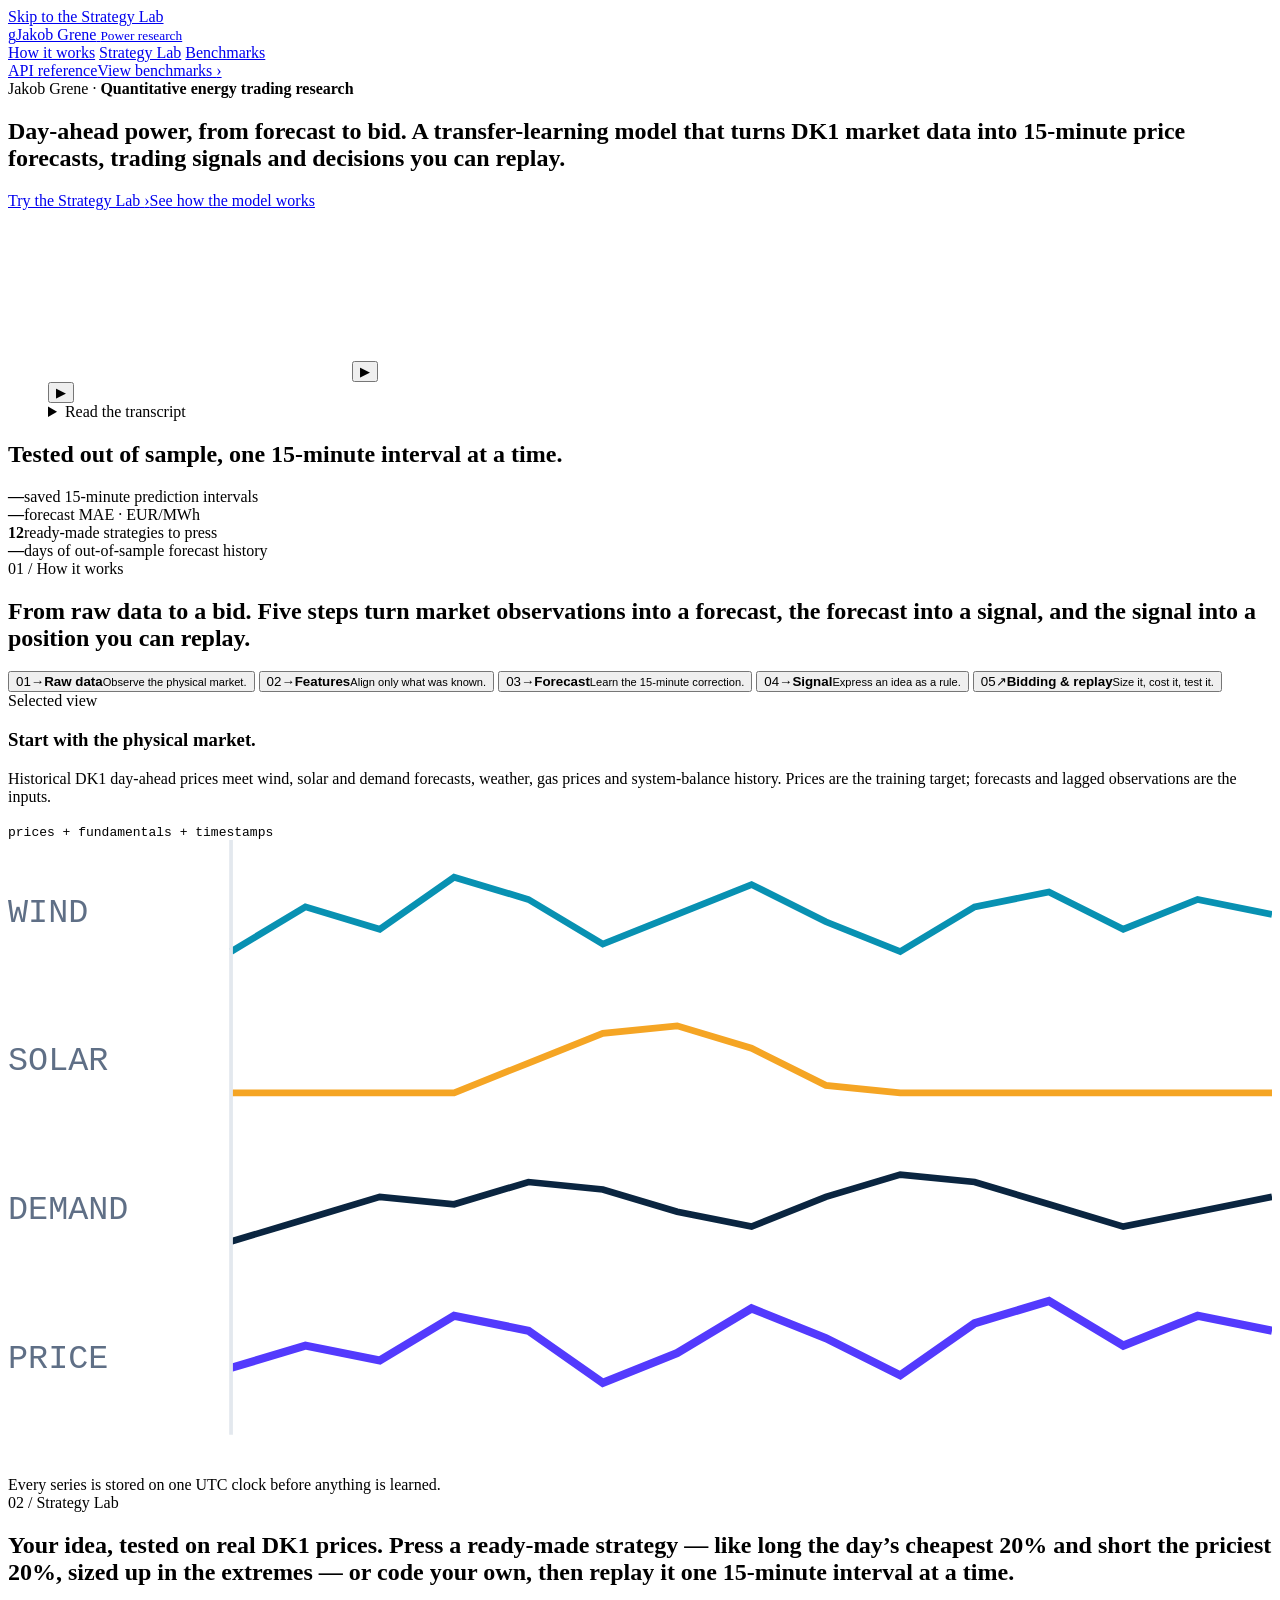
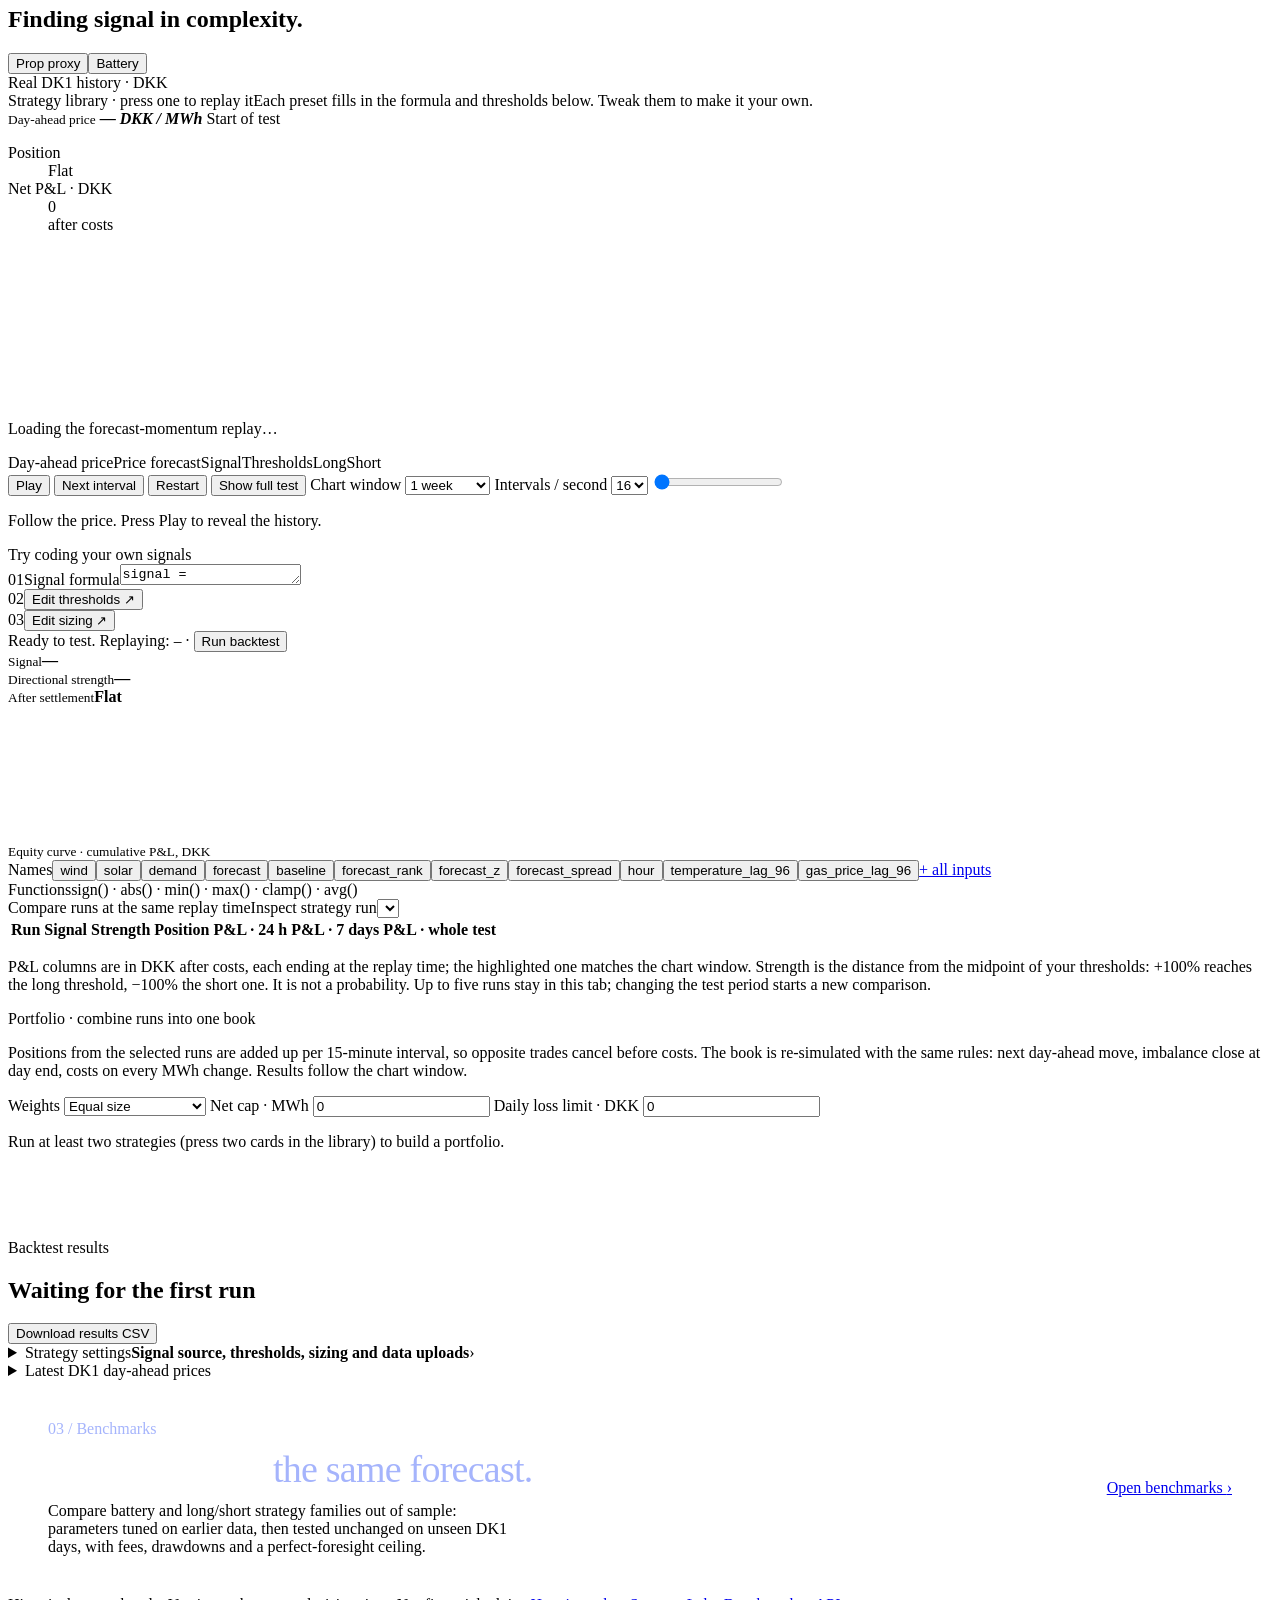
==== commit f135a0a8: "Film: remove the progress bar; stress hourly patterns adapted to 15 minutes The seek bar and time re" ====
--- a/public/index.html
+++ b/public/index.html
@@ -53,12 +53,10 @@
             <button type="button" class="film-bigplay" id="filmBigPlay" aria-label="Play the introduction">&#9654;</button>
             <div class="film-end" id="filmEnd" hidden><a class="btn btn-primary" href="#lab">Open the Strategy Lab <span class="chev" aria-hidden="true">&#8250;</span></a><button type="button" class="film-ghost" id="filmReplay">Replay</button></div>
           </div>
-          <div class="film-bar">
+          <div class="film-nav">
             <button type="button" class="film-play" id="filmPlay" aria-label="Play the introduction">&#9654;</button>
-            <input type="range" id="filmSeek" min="0" max="64" step="0.1" value="0" aria-label="Position in the introduction, in seconds">
-            <span class="film-time" id="filmTime">0:00 / 1:04</span>
-          </div>
-          <div class="film-chapters" id="filmChapters" aria-label="Chapters"></div>
+            <div class="film-chapters" id="filmChapters" aria-label="Chapters"></div>
+          </div>
           <figcaption class="film-caption" id="filmCaption"></figcaption>
           <details class="film-transcript"><summary>Read the transcript</summary><ol id="filmTranscript"></ol></details>
         </figure>
